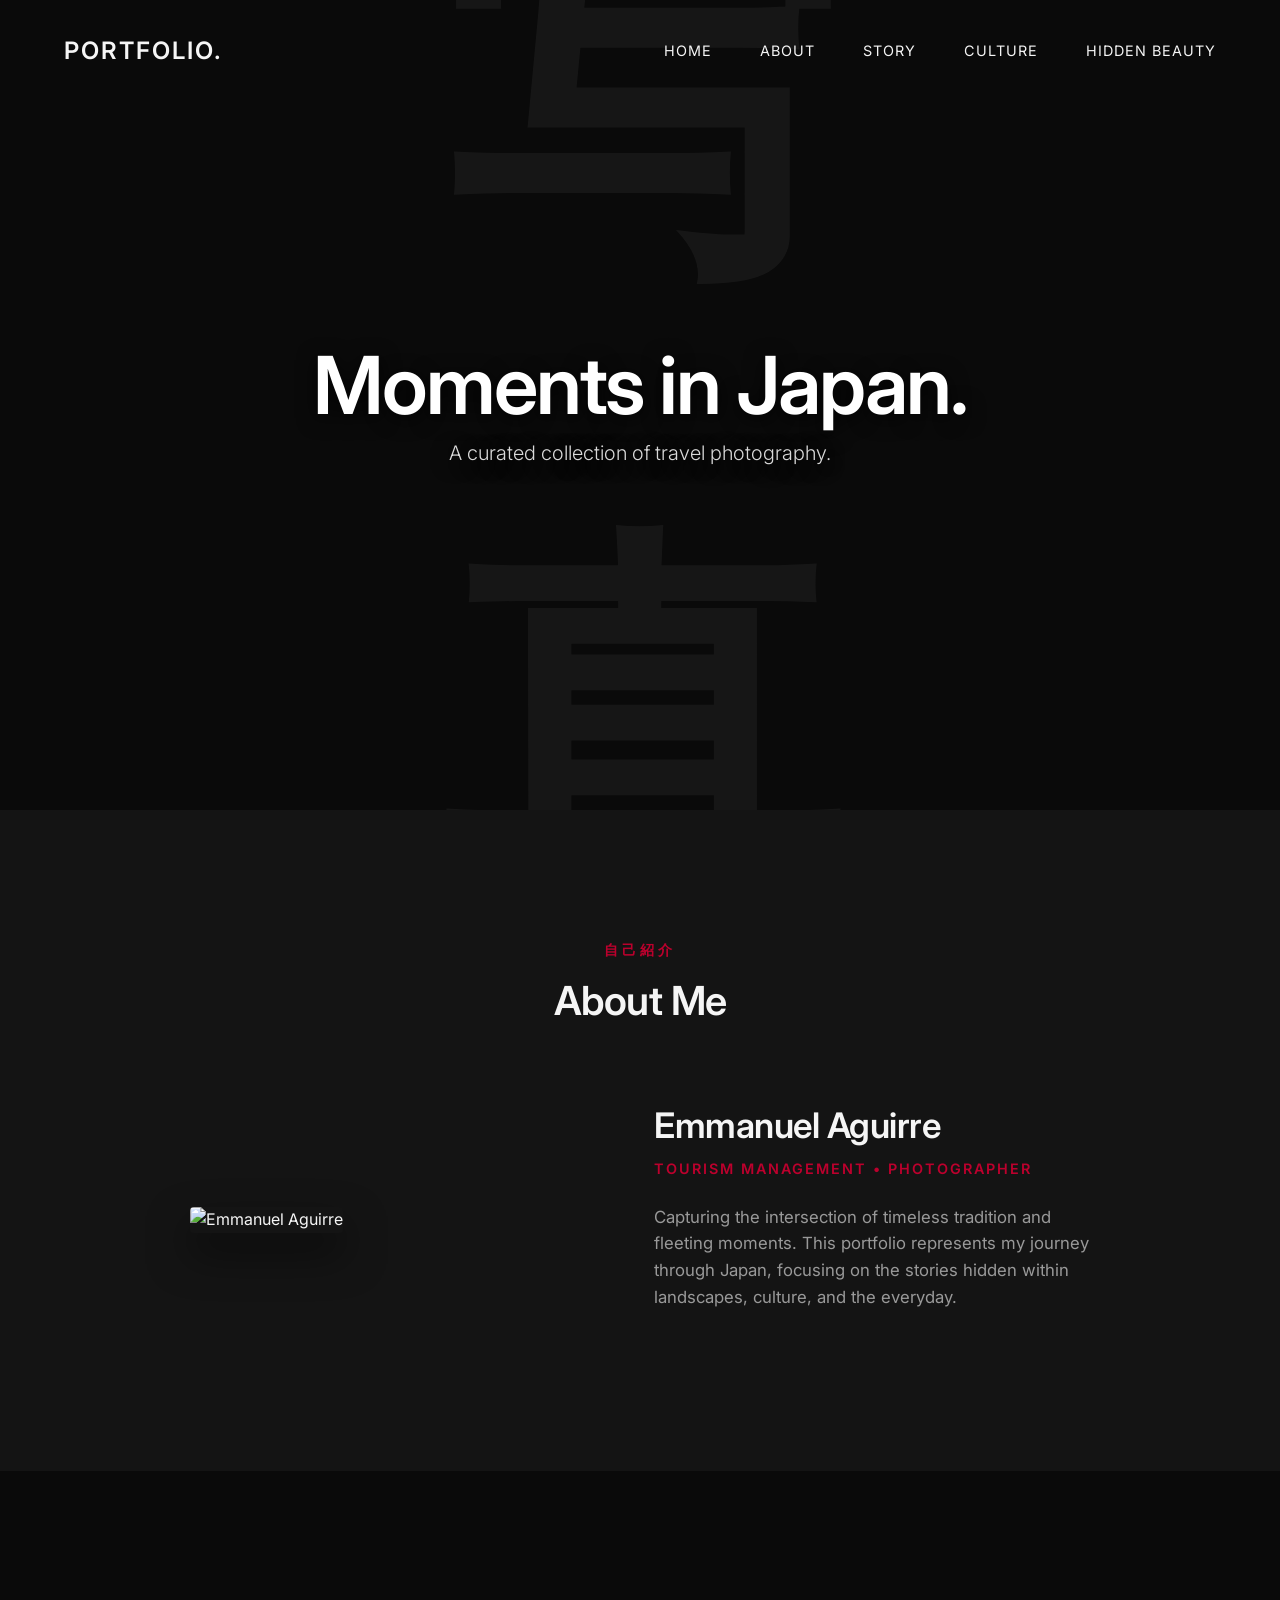
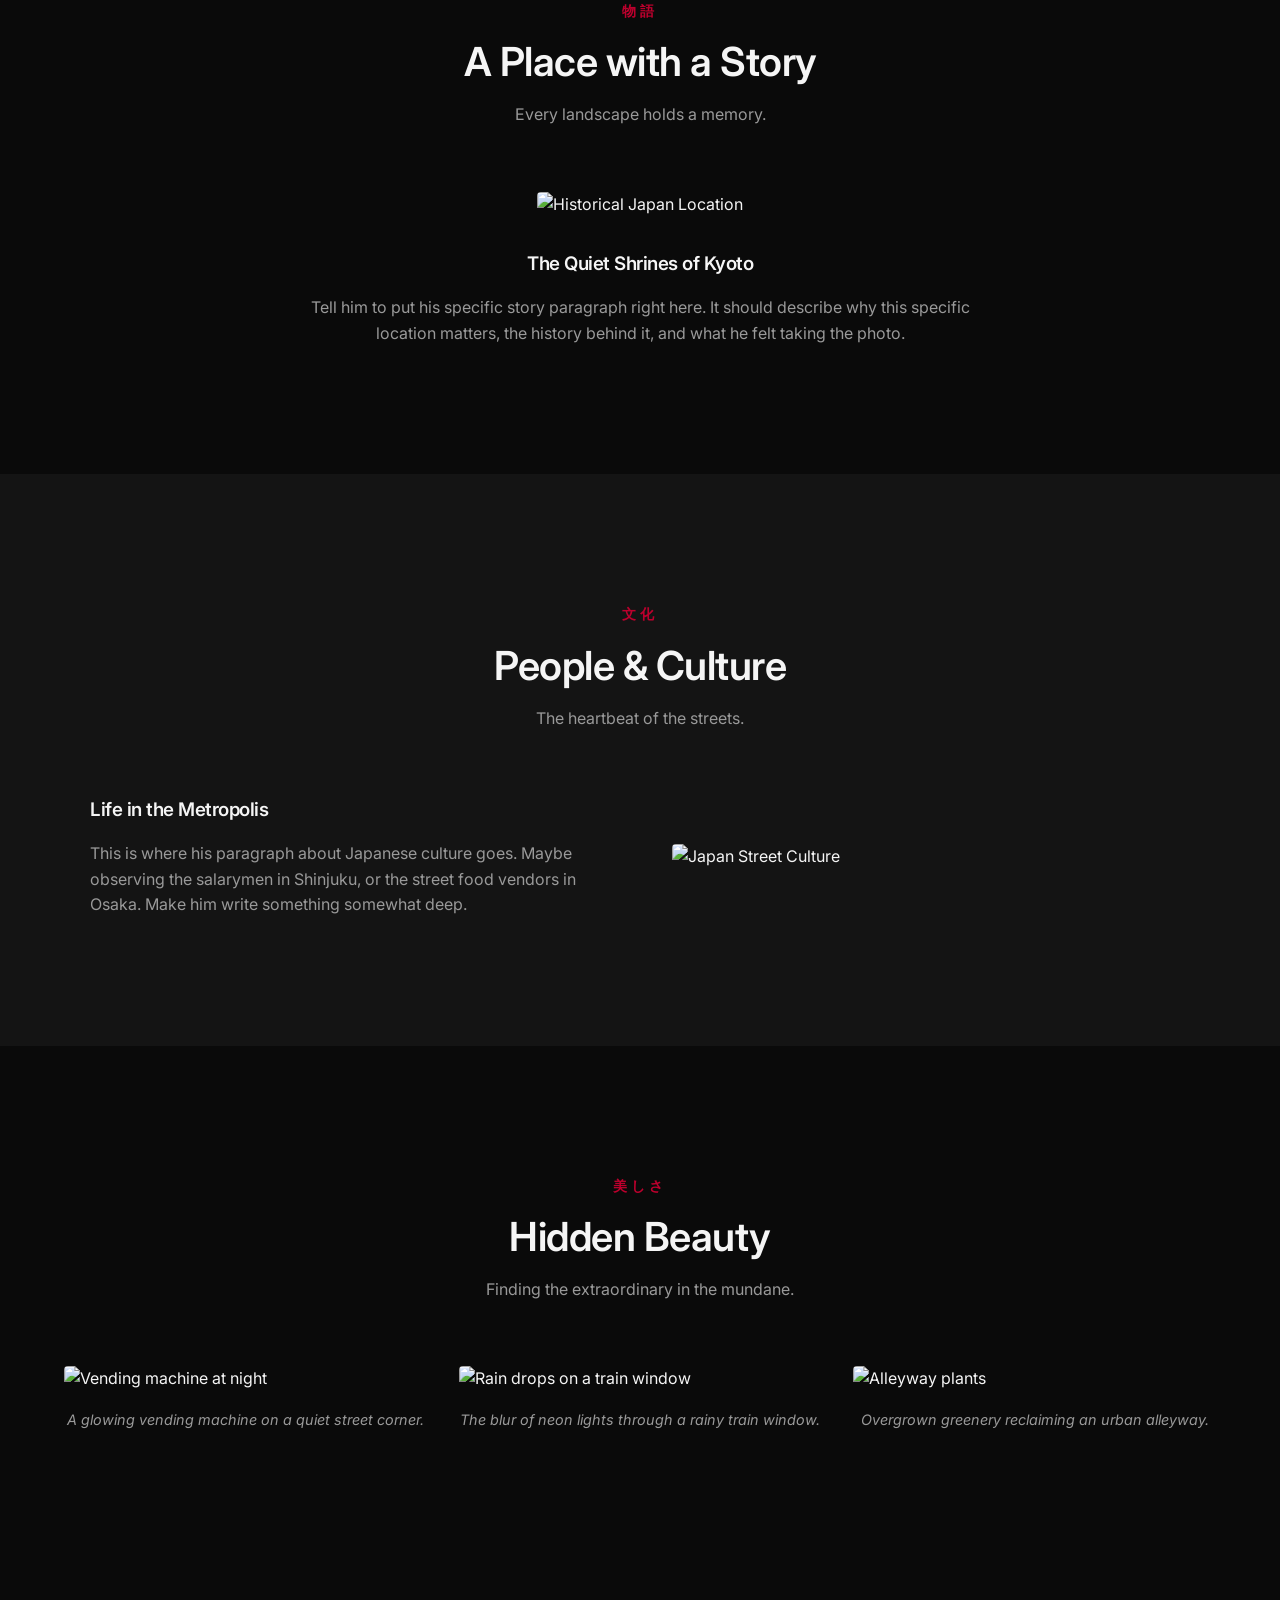
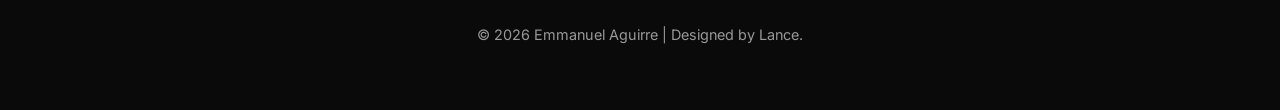
==== index.html @ a302d82e "Add files via upload" ====
<!DOCTYPE html>
<html lang="en">
<head>
    <meta charset="UTF-8">
    <meta name="viewport" content="width=device-width, initial-scale=1.0">
    <title>Emmanuel | Japan Portfolio</title>
    <link rel="preconnect" href="https://fonts.googleapis.com">
    <link rel="preconnect" href="https://fonts.gstatic.com" crossorigin>
    <link href="https://fonts.googleapis.com/css2?family=Inter:wght@300;400;600&display=swap" rel="stylesheet">
    <link rel="stylesheet" href="style.css">
</head>
<body>

    <nav class="navbar">
        <div class="logo">PORTFOLIO.</div>
        <ul class="nav-links">
            <li><a href="#home">Home</a></li>
            <li><a href="#about">About</a></li>
            <li><a href="#story">Story</a></li>
            <li><a href="#culture">Culture</a></li>
            <li><a href="#hidden">Hidden Beauty</a></li>
        </ul>
    </nav>

    <header id="home" class="hero">
        <div class="hero-kanji-bg">写真</div> <div class="hero-content">
            <h1>Moments in Japan.</h1>
            <p>A curated collection of travel photography.</p>
        </div>
    </header>

    <section id="about" class="section bg-alt">
        <div class="section-header">
            <span class="jp-accent">自己紹介</span> <h2>About Me</h2>
        </div>
        <div class="profile-container">
            <div class="profile-image-wrapper">
                <img src="client-portrait.jpg" alt="Emmanuel Aguirre">
            </div>
            <div class="profile-bio">
                <h3>Emmanuel Aguirre</h3>
                <p class="role">Tourism Management • Photographer</p>
                <p>Capturing the intersection of timeless tradition and fleeting moments. This portfolio represents my journey through Japan, focusing on the stories hidden within landscapes, culture, and the everyday.</p>
            </div>
        </div>
    </section>

    <section id="story" class="section">
        <div class="section-header">
            <span class="jp-accent">物語</span> <h2>A Place with a Story</h2>
            <p>Every landscape holds a memory.</p>
        </div>
        <div class="feature-layout">
            <div class="feature-image">
                <img src="story-place.jpg" alt="Historical Japan Location">
            </div>
            <div class="feature-text">
                <h3>The Quiet Shrines of Kyoto</h3>
                <p>Tell him to put his specific story paragraph right here. It should describe why this specific location matters, the history behind it, and what he felt taking the photo.</p>
            </div>
        </div>
    </section>

    <section id="culture" class="section bg-alt">
        <div class="section-header">
            <span class="jp-accent">文化</span> <h2>People & Culture</h2>
            <p>The heartbeat of the streets.</p>
        </div>
        <div class="split-layout">
            <div class="split-text">
                <h3>Life in the Metropolis</h3>
                <p>This is where his paragraph about Japanese culture goes. Maybe observing the salarymen in Shinjuku, or the street food vendors in Osaka. Make him write something somewhat deep.</p>
            </div>
            <div class="split-image">
                <img src="culture-snapshot.jpg" alt="Japan Street Culture">
            </div>
        </div>
    </section>

    <section id="hidden" class="section">
        <div class="section-header">
            <span class="jp-accent">美しさ</span> <h2>Hidden Beauty</h2>
            <p>Finding the extraordinary in the mundane.</p>
        </div>
        <div class="grid gallery-grid">
            <div class="gallery-item">
                <img src="hidden1.jpg" alt="Vending machine at night">
                <p class="caption">A glowing vending machine on a quiet street corner.</p>
            </div>
            <div class="gallery-item">
                <img src="hidden2.jpg" alt="Rain drops on a train window">
                <p class="caption">The blur of neon lights through a rainy train window.</p>
            </div>
            <div class="gallery-item">
                <img src="hidden3.jpg" alt="Alleyway plants">
                <p class="caption">Overgrown greenery reclaiming an urban alleyway.</p>
            </div>
        </div>
    </section>

    <footer class="footer">
        <p>&copy; 2026 Emmanuel Aguirre | Designed by Lance.</p>
    </footer>

</body>
</html>
---- style.css ----
/* Premium Dark Mode Variables */
:root {
    --bg-main: #0a0a0a; 
    --bg-alt: #141414; 
    --text-dark: #f5f5f5; 
    --text-light: #999999; 
    --accent-red: #bc002d; 
}

* {
    margin: 0;
    padding: 0;
    box-sizing: border-box;
}

html {
    scroll-behavior: smooth;
}

body {
    font-family: 'Inter', sans-serif;
    background-color: var(--bg-main);
    color: var(--text-dark);
    line-height: 1.6;
}

/* Typography */
h1, h2, h3 {
    font-weight: 600;
    letter-spacing: -0.5px;
}

h2 {
    font-size: 2.5rem;
    margin-bottom: 0.5rem;
}

/* Navigation */
.navbar {
    display: flex;
    justify-content: space-between;
    align-items: center;
    padding: 2rem 5%;
    position: absolute;
    width: 100%;
    z-index: 10;
}

.logo {
    font-size: 1.5rem;
    font-weight: 600;
    letter-spacing: 2px;
}

.nav-links {
    list-style: none;
    display: flex;
    gap: 3rem;
}

.nav-links a {
    text-decoration: none;
    color: var(--text-dark);
    font-size: 0.9rem;
    text-transform: uppercase;
    letter-spacing: 1px;
    transition: color 0.3s;
}

.nav-links a:hover {
    color: var(--accent-red);
}

/* Hero */
.hero {
    height: 90vh;
    display: flex;
    align-items: center;
    justify-content: center;
    text-align: center;
    padding: 0 20px;
    position: relative;
    overflow: hidden;
    /* IMPORTANT: Tell him to give you a killer cover photo for this */
    background: linear-gradient(rgba(10, 10, 10, 0.6), rgba(10, 10, 10, 0.6)), url('portfolio-cover.jpg') center/cover no-repeat;
}

.hero-kanji-bg {
    position: absolute;
    top: 50%;
    left: 50%;
    transform: translate(-50%, -50%);
    font-size: 25rem;
    font-weight: 700;
    color: rgba(255, 255, 255, 0.05); 
    z-index: 1;
    user-select: none;
    pointer-events: none;
}

.hero-content {
    background: transparent; 
    padding: 0;
    position: relative;
    z-index: 2;
    color: #ffffff; 
    text-shadow: 0 4px 20px rgba(0, 0, 0, 0.8); 
}

.hero h1 {
    font-size: 5rem; 
    margin-bottom: 0.5rem;
    letter-spacing: -2px; 
    line-height: 1.1;
}

.hero p {
    color: rgba(255, 255, 255, 0.85); 
    font-size: 1.25rem;
    max-width: 600px;
    margin: 0 auto;
    font-weight: 300;
}

/* Sections */
.section {
    padding: 8rem 5%;
}

.section-header {
    text-align: center;
    margin-bottom: 4rem;
}

.section-header p {
    color: var(--text-light);
}

.bg-alt {
    background-color: var(--bg-alt);
}

.jp-accent {
    display: block;
    color: var(--accent-red);
    font-size: 0.9rem;
    letter-spacing: 4px;
    margin-bottom: 0.5rem;
    font-weight: 600;
}

/* Client Profile Section (About Me) */
.profile-container {
    display: flex;
    align-items: center;
    justify-content: center;
    gap: 4rem;
    max-width: 900px;
    margin: 0 auto;
}

.profile-image-wrapper {
    flex: 1;
    max-width: 400px;
}

.profile-image-wrapper img {
    width: 100%;
    height: auto;
    aspect-ratio: 4/5;
    object-fit: cover;
    border-radius: 4px;
    box-shadow: 0 20px 40px rgba(0,0,0,0.5);
}

.profile-bio {
    flex: 1;
}

.profile-bio h3 {
    font-size: 2.2rem;
    margin-bottom: 0.2rem;
}

.profile-bio .role {
    color: var(--accent-red);
    font-size: 0.9rem;
    text-transform: uppercase;
    letter-spacing: 2px;
    margin-bottom: 1.5rem;
    font-weight: 600;
}

.profile-bio p {
    color: var(--text-light);
    margin-bottom: 2rem;
    font-size: 1.05rem;
}

/* Activity 1: Feature Layout */
.feature-layout {
    max-width: 1000px;
    margin: 0 auto;
    text-align: center;
}

.feature-image img {
    width: 100%;
    max-height: 600px;
    object-fit: cover;
    border-radius: 4px;
    margin-bottom: 2rem;
}

.feature-text {
    max-width: 700px;
    margin: 0 auto;
}

.feature-text p {
    color: var(--text-light);
    margin-top: 1rem;
}

/* Activity 2: Split Layout */
.split-layout {
    display: flex;
    align-items: center;
    gap: 4rem;
    max-width: 1100px;
    margin: 0 auto;
}

.split-text, .split-image {
    flex: 1;
}

.split-text p {
    color: var(--text-light);
    margin-top: 1rem;
}

.split-image img {
    width: 100%;
    height: 500px;
    object-fit: cover;
    border-radius: 4px;
}

/* Activity 3: Grid Layout */
.gallery-grid {
    display: grid;
    grid-template-columns: repeat(auto-fit, minmax(300px, 1fr));
    gap: 2rem;
    max-width: 1200px;
    margin: 0 auto;
}

.gallery-item img {
    width: 100%;
    height: 400px;
    object-fit: cover;
    border-radius: 4px;
    transition: transform 0.3s ease;
}

.gallery-item img:hover {
    transform: translateY(-5px);
}

.caption {
    color: var(--text-light);
    font-size: 0.9rem;
    margin-top: 1rem;
    text-align: center;
    font-style: italic;
}

/* Footer */
.footer {
    text-align: center;
    padding: 4rem 2rem;
    color: var(--text-light);
    font-size: 0.9rem;
}

/* Mobile Responsiveness */
@media (max-width: 768px) {
    .profile-container, .split-layout {
        flex-direction: column;
        text-align: center;
    }
    .profile-image-wrapper, .split-text, .split-image {
        max-width: 100%;
    }
}
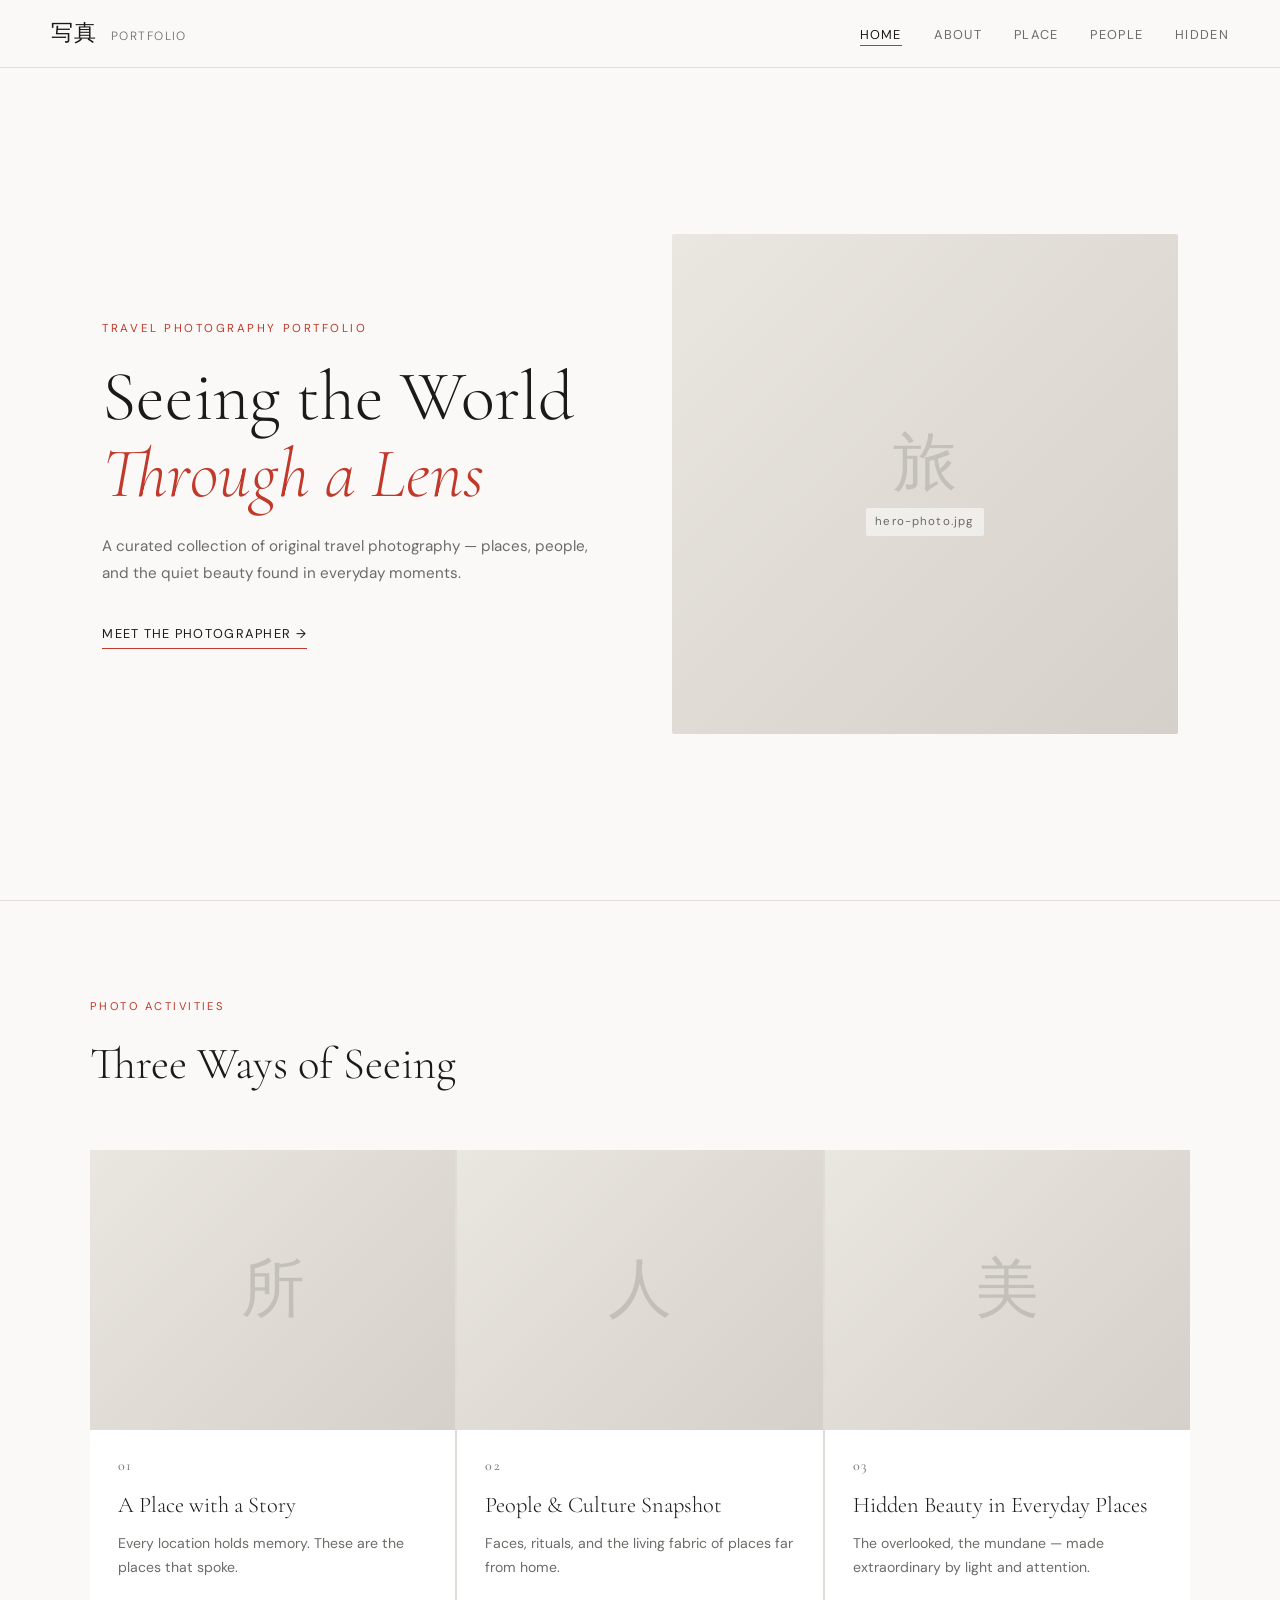
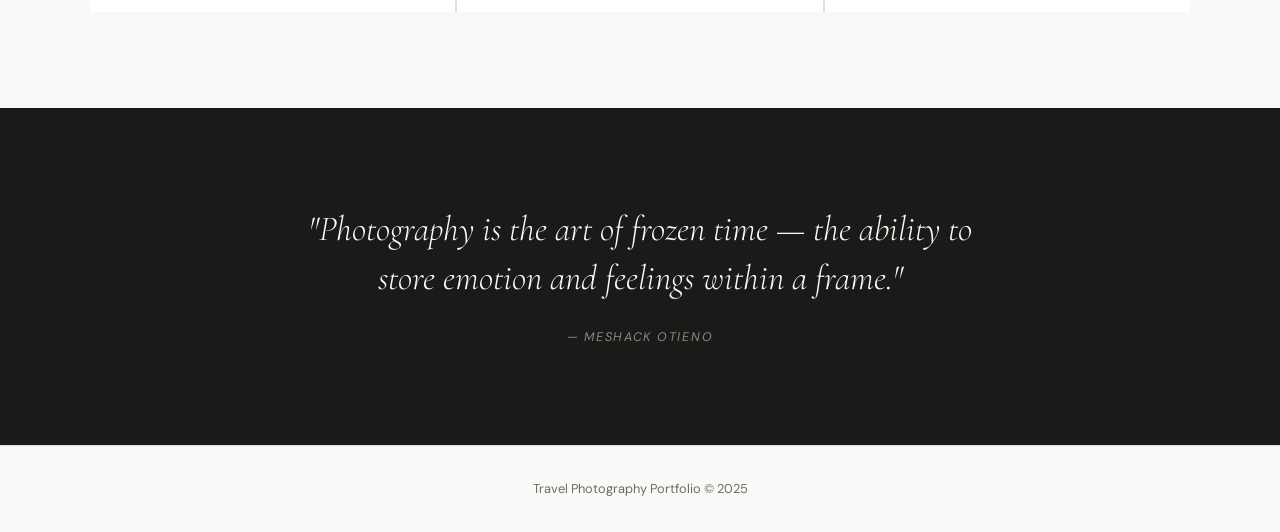
==== commit 9acc2124: "Add files via upload" ====
--- a/index.html
+++ b/index.html
@@ -1,106 +1,111 @@
-<!DOCTYPE html>
-<html lang="en">
-<head>
-    <meta charset="UTF-8">
-    <meta name="viewport" content="width=device-width, initial-scale=1.0">
-    <title>Emmanuel | Japan Portfolio</title>
-    <link rel="preconnect" href="https://fonts.googleapis.com">
-    <link rel="preconnect" href="https://fonts.gstatic.com" crossorigin>
-    <link href="https://fonts.googleapis.com/css2?family=Inter:wght@300;400;600&display=swap" rel="stylesheet">
-    <link rel="stylesheet" href="style.css">
-</head>
-<body>
-
-    <nav class="navbar">
-        <div class="logo">PORTFOLIO.</div>
-        <ul class="nav-links">
-            <li><a href="#home">Home</a></li>
-            <li><a href="#about">About</a></li>
-            <li><a href="#story">Story</a></li>
-            <li><a href="#culture">Culture</a></li>
-            <li><a href="#hidden">Hidden Beauty</a></li>
-        </ul>
-    </nav>
-
-    <header id="home" class="hero">
-        <div class="hero-kanji-bg">写真</div> <div class="hero-content">
-            <h1>Moments in Japan.</h1>
-            <p>A curated collection of travel photography.</p>
-        </div>
-    </header>
-
-    <section id="about" class="section bg-alt">
-        <div class="section-header">
-            <span class="jp-accent">自己紹介</span> <h2>About Me</h2>
-        </div>
-        <div class="profile-container">
-            <div class="profile-image-wrapper">
-                <img src="client-portrait.jpg" alt="Emmanuel Aguirre">
-            </div>
-            <div class="profile-bio">
-                <h3>Emmanuel Aguirre</h3>
-                <p class="role">Tourism Management • Photographer</p>
-                <p>Capturing the intersection of timeless tradition and fleeting moments. This portfolio represents my journey through Japan, focusing on the stories hidden within landscapes, culture, and the everyday.</p>
-            </div>
-        </div>
-    </section>
-
-    <section id="story" class="section">
-        <div class="section-header">
-            <span class="jp-accent">物語</span> <h2>A Place with a Story</h2>
-            <p>Every landscape holds a memory.</p>
-        </div>
-        <div class="feature-layout">
-            <div class="feature-image">
-                <img src="story-place.jpg" alt="Historical Japan Location">
-            </div>
-            <div class="feature-text">
-                <h3>The Quiet Shrines of Kyoto</h3>
-                <p>Tell him to put his specific story paragraph right here. It should describe why this specific location matters, the history behind it, and what he felt taking the photo.</p>
-            </div>
-        </div>
-    </section>
-
-    <section id="culture" class="section bg-alt">
-        <div class="section-header">
-            <span class="jp-accent">文化</span> <h2>People & Culture</h2>
-            <p>The heartbeat of the streets.</p>
-        </div>
-        <div class="split-layout">
-            <div class="split-text">
-                <h3>Life in the Metropolis</h3>
-                <p>This is where his paragraph about Japanese culture goes. Maybe observing the salarymen in Shinjuku, or the street food vendors in Osaka. Make him write something somewhat deep.</p>
-            </div>
-            <div class="split-image">
-                <img src="culture-snapshot.jpg" alt="Japan Street Culture">
-            </div>
-        </div>
-    </section>
-
-    <section id="hidden" class="section">
-        <div class="section-header">
-            <span class="jp-accent">美しさ</span> <h2>Hidden Beauty</h2>
-            <p>Finding the extraordinary in the mundane.</p>
-        </div>
-        <div class="grid gallery-grid">
-            <div class="gallery-item">
-                <img src="hidden1.jpg" alt="Vending machine at night">
-                <p class="caption">A glowing vending machine on a quiet street corner.</p>
-            </div>
-            <div class="gallery-item">
-                <img src="hidden2.jpg" alt="Rain drops on a train window">
-                <p class="caption">The blur of neon lights through a rainy train window.</p>
-            </div>
-            <div class="gallery-item">
-                <img src="hidden3.jpg" alt="Alleyway plants">
-                <p class="caption">Overgrown greenery reclaiming an urban alleyway.</p>
-            </div>
-        </div>
-    </section>
-
-    <footer class="footer">
-        <p>&copy; 2026 Emmanuel Aguirre | Designed by Lance.</p>
-    </footer>
-
-</body>
-</html>+<!DOCTYPE html>
+<html lang="en">
+<head>
+  <meta charset="UTF-8" />
+  <meta name="viewport" content="width=device-width, initial-scale=1.0" />
+  <title>Portfolio — Travel Photography</title>
+  <link rel="preconnect" href="https://fonts.googleapis.com" />
+  <link href="https://fonts.googleapis.com/css2?family=Cormorant+Garamond:ital,wght@0,300;0,400;1,300;1,400&family=DM+Sans:wght@300;400;500&display=swap" rel="stylesheet" />
+  <link rel="stylesheet" href="style.css" />
+</head>
+<body>
+
+  <nav class="nav">
+    <a href="index.html" class="nav-logo">写真 <span>Portfolio</span></a>
+    <ul class="nav-links">
+      <li><a href="index.html" class="active">Home</a></li>
+      <li><a href="about.html">About</a></li>
+      <li><a href="activity1.html">Place</a></li>
+      <li><a href="activity2.html">People</a></li>
+      <li><a href="activity3.html">Hidden</a></li>
+    </ul>
+    <button class="nav-toggle" onclick="toggleMenu()">&#9776;</button>
+  </nav>
+
+  <section class="hero">
+    <div class="hero-text fade-in">
+      <p class="hero-eyebrow">Travel Photography Portfolio</p>
+      <h1>Seeing the World<br /><em>Through a Lens</em></h1>
+      <p class="hero-sub">A curated collection of original travel photography — places, people, and the quiet beauty found in everyday moments.</p>
+      <a href="about.html" class="btn">Meet the Photographer →</a>
+    </div>
+    <div class="hero-img-block fade-in">
+      <div class="hero-placeholder">
+        <span class="jp-char">旅</span>
+        <p>hero-photo.jpg</p>
+      </div>
+    </div>
+  </section>
+
+  <section class="activities">
+    <div class="activities-header fade-in">
+      <p class="section-tag">Photo Activities</p>
+      <h2>Three Ways of Seeing</h2>
+    </div>
+    <div class="activities-grid">
+
+      <a href="activity1.html" class="activity-card fade-in">
+        <div class="activity-img">
+          <div class="activity-placeholder">
+            <span class="jp-char">所</span>
+          </div>
+          <div class="activity-overlay">
+            <span>View →</span>
+          </div>
+        </div>
+        <div class="activity-info">
+          <p class="activity-num">01</p>
+          <h3>A Place with a Story</h3>
+          <p>Every location holds memory. These are the places that spoke.</p>
+        </div>
+      </a>
+
+      <a href="activity2.html" class="activity-card fade-in">
+        <div class="activity-img">
+          <div class="activity-placeholder">
+            <span class="jp-char">人</span>
+          </div>
+          <div class="activity-overlay">
+            <span>View →</span>
+          </div>
+        </div>
+        <div class="activity-info">
+          <p class="activity-num">02</p>
+          <h3>People & Culture Snapshot</h3>
+          <p>Faces, rituals, and the living fabric of places far from home.</p>
+        </div>
+      </a>
+
+      <a href="activity3.html" class="activity-card fade-in">
+        <div class="activity-img">
+          <div class="activity-placeholder">
+            <span class="jp-char">美</span>
+          </div>
+          <div class="activity-overlay">
+            <span>View →</span>
+          </div>
+        </div>
+        <div class="activity-info">
+          <p class="activity-num">03</p>
+          <h3>Hidden Beauty in Everyday Places</h3>
+          <p>The overlooked, the mundane — made extraordinary by light and attention.</p>
+        </div>
+      </a>
+
+    </div>
+  </section>
+
+  <section class="quote-strip fade-in">
+    <blockquote>
+      "Photography is the art of frozen time — the ability to store emotion and feelings within a frame."
+    </blockquote>
+    <cite>— Meshack Otieno</cite>
+  </section>
+
+  <footer class="footer">
+    <p>Travel Photography Portfolio &copy; 2025</p>
+  </footer>
+
+  <script src="main.js"></script>
+</body>
+</html>
--- a/style.css
+++ b/style.css
@@ -1,296 +1,627 @@
-/* Premium Dark Mode Variables */
-:root {
-    --bg-main: #0a0a0a; 
-    --bg-alt: #141414; 
-    --text-dark: #f5f5f5; 
-    --text-light: #999999; 
-    --accent-red: #bc002d; 
-}
-
-* {
-    margin: 0;
-    padding: 0;
-    box-sizing: border-box;
-}
-
-html {
-    scroll-behavior: smooth;
-}
-
-body {
-    font-family: 'Inter', sans-serif;
-    background-color: var(--bg-main);
-    color: var(--text-dark);
-    line-height: 1.6;
-}
-
-/* Typography */
-h1, h2, h3 {
-    font-weight: 600;
-    letter-spacing: -0.5px;
-}
-
-h2 {
-    font-size: 2.5rem;
-    margin-bottom: 0.5rem;
-}
-
-/* Navigation */
-.navbar {
-    display: flex;
-    justify-content: space-between;
-    align-items: center;
-    padding: 2rem 5%;
-    position: absolute;
-    width: 100%;
-    z-index: 10;
-}
-
-.logo {
-    font-size: 1.5rem;
-    font-weight: 600;
-    letter-spacing: 2px;
-}
-
-.nav-links {
-    list-style: none;
-    display: flex;
-    gap: 3rem;
-}
-
-.nav-links a {
-    text-decoration: none;
-    color: var(--text-dark);
-    font-size: 0.9rem;
-    text-transform: uppercase;
-    letter-spacing: 1px;
-    transition: color 0.3s;
-}
-
-.nav-links a:hover {
-    color: var(--accent-red);
-}
-
-/* Hero */
-.hero {
-    height: 90vh;
-    display: flex;
-    align-items: center;
-    justify-content: center;
-    text-align: center;
-    padding: 0 20px;
-    position: relative;
-    overflow: hidden;
-    /* IMPORTANT: Tell him to give you a killer cover photo for this */
-    background: linear-gradient(rgba(10, 10, 10, 0.6), rgba(10, 10, 10, 0.6)), url('portfolio-cover.jpg') center/cover no-repeat;
-}
-
-.hero-kanji-bg {
-    position: absolute;
-    top: 50%;
-    left: 50%;
-    transform: translate(-50%, -50%);
-    font-size: 25rem;
-    font-weight: 700;
-    color: rgba(255, 255, 255, 0.05); 
-    z-index: 1;
-    user-select: none;
-    pointer-events: none;
-}
-
-.hero-content {
-    background: transparent; 
-    padding: 0;
-    position: relative;
-    z-index: 2;
-    color: #ffffff; 
-    text-shadow: 0 4px 20px rgba(0, 0, 0, 0.8); 
-}
-
-.hero h1 {
-    font-size: 5rem; 
-    margin-bottom: 0.5rem;
-    letter-spacing: -2px; 
-    line-height: 1.1;
-}
-
-.hero p {
-    color: rgba(255, 255, 255, 0.85); 
-    font-size: 1.25rem;
-    max-width: 600px;
-    margin: 0 auto;
-    font-weight: 300;
-}
-
-/* Sections */
-.section {
-    padding: 8rem 5%;
-}
-
-.section-header {
-    text-align: center;
-    margin-bottom: 4rem;
-}
-
-.section-header p {
-    color: var(--text-light);
-}
-
-.bg-alt {
-    background-color: var(--bg-alt);
-}
-
-.jp-accent {
-    display: block;
-    color: var(--accent-red);
-    font-size: 0.9rem;
-    letter-spacing: 4px;
-    margin-bottom: 0.5rem;
-    font-weight: 600;
-}
-
-/* Client Profile Section (About Me) */
-.profile-container {
-    display: flex;
-    align-items: center;
-    justify-content: center;
-    gap: 4rem;
-    max-width: 900px;
-    margin: 0 auto;
-}
-
-.profile-image-wrapper {
-    flex: 1;
-    max-width: 400px;
-}
-
-.profile-image-wrapper img {
-    width: 100%;
-    height: auto;
-    aspect-ratio: 4/5;
-    object-fit: cover;
-    border-radius: 4px;
-    box-shadow: 0 20px 40px rgba(0,0,0,0.5);
-}
-
-.profile-bio {
-    flex: 1;
-}
-
-.profile-bio h3 {
-    font-size: 2.2rem;
-    margin-bottom: 0.2rem;
-}
-
-.profile-bio .role {
-    color: var(--accent-red);
-    font-size: 0.9rem;
-    text-transform: uppercase;
-    letter-spacing: 2px;
-    margin-bottom: 1.5rem;
-    font-weight: 600;
-}
-
-.profile-bio p {
-    color: var(--text-light);
-    margin-bottom: 2rem;
-    font-size: 1.05rem;
-}
-
-/* Activity 1: Feature Layout */
-.feature-layout {
-    max-width: 1000px;
-    margin: 0 auto;
-    text-align: center;
-}
-
-.feature-image img {
-    width: 100%;
-    max-height: 600px;
-    object-fit: cover;
-    border-radius: 4px;
-    margin-bottom: 2rem;
-}
-
-.feature-text {
-    max-width: 700px;
-    margin: 0 auto;
-}
-
-.feature-text p {
-    color: var(--text-light);
-    margin-top: 1rem;
-}
-
-/* Activity 2: Split Layout */
-.split-layout {
-    display: flex;
-    align-items: center;
-    gap: 4rem;
-    max-width: 1100px;
-    margin: 0 auto;
-}
-
-.split-text, .split-image {
-    flex: 1;
-}
-
-.split-text p {
-    color: var(--text-light);
-    margin-top: 1rem;
-}
-
-.split-image img {
-    width: 100%;
-    height: 500px;
-    object-fit: cover;
-    border-radius: 4px;
-}
-
-/* Activity 3: Grid Layout */
-.gallery-grid {
-    display: grid;
-    grid-template-columns: repeat(auto-fit, minmax(300px, 1fr));
-    gap: 2rem;
-    max-width: 1200px;
-    margin: 0 auto;
-}
-
-.gallery-item img {
-    width: 100%;
-    height: 400px;
-    object-fit: cover;
-    border-radius: 4px;
-    transition: transform 0.3s ease;
-}
-
-.gallery-item img:hover {
-    transform: translateY(-5px);
-}
-
-.caption {
-    color: var(--text-light);
-    font-size: 0.9rem;
-    margin-top: 1rem;
-    text-align: center;
-    font-style: italic;
-}
-
-/* Footer */
-.footer {
-    text-align: center;
-    padding: 4rem 2rem;
-    color: var(--text-light);
-    font-size: 0.9rem;
-}
-
-/* Mobile Responsiveness */
-@media (max-width: 768px) {
-    .profile-container, .split-layout {
-        flex-direction: column;
-        text-align: center;
-    }
-    .profile-image-wrapper, .split-text, .split-image {
-        max-width: 100%;
-    }
-}+*, *::before, *::after {
+  box-sizing: border-box;
+  margin: 0;
+  padding: 0;
+}
+
+:root {
+  --bg: #faf9f7;
+  --fg: #1a1a18;
+  --fg-muted: #6b6b67;
+  --accent: #c0392b;
+  --border: #e0ddd8;
+  --card-bg: #ffffff;
+  --nav-h: 68px;
+  --font-display: 'Cormorant Garamond', Georgia, serif;
+  --font-body: 'DM Sans', system-ui, sans-serif;
+}
+
+html { scroll-behavior: smooth; }
+
+body {
+  background: var(--bg);
+  color: var(--fg);
+  font-family: var(--font-body);
+  font-size: 16px;
+  line-height: 1.7;
+  -webkit-font-smoothing: antialiased;
+}
+
+a { color: inherit; text-decoration: none; }
+
+/* ── NAV ── */
+.nav {
+  position: fixed;
+  top: 0; left: 0; right: 0;
+  z-index: 100;
+  height: var(--nav-h);
+  display: flex;
+  align-items: center;
+  justify-content: space-between;
+  padding: 0 4vw;
+  background: rgba(250,249,247,0.92);
+  backdrop-filter: blur(12px);
+  border-bottom: 1px solid var(--border);
+}
+
+.nav-logo {
+  font-family: var(--font-display);
+  font-size: 1.4rem;
+  font-weight: 300;
+  letter-spacing: 0.04em;
+}
+
+.nav-logo span {
+  font-size: 0.75rem;
+  font-family: var(--font-body);
+  color: var(--fg-muted);
+  margin-left: 8px;
+  letter-spacing: 0.12em;
+  text-transform: uppercase;
+}
+
+.nav-links {
+  list-style: none;
+  display: flex;
+  gap: 2rem;
+}
+
+.nav-links a {
+  font-size: 0.8rem;
+  letter-spacing: 0.1em;
+  text-transform: uppercase;
+  color: var(--fg-muted);
+  transition: color 0.2s;
+  position: relative;
+}
+
+.nav-links a::after {
+  content: '';
+  position: absolute;
+  bottom: -3px; left: 0; right: 100%;
+  height: 1px;
+  background: var(--accent);
+  transition: right 0.3s;
+}
+
+.nav-links a:hover,
+.nav-links a.active { color: var(--fg); }
+
+.nav-links a:hover::after,
+.nav-links a.active::after { right: 0; }
+
+.nav-toggle {
+  display: none;
+  background: none;
+  border: none;
+  font-size: 1.4rem;
+  cursor: pointer;
+  color: var(--fg);
+}
+
+/* ── HERO (HOME) ── */
+.hero {
+  min-height: 100vh;
+  padding-top: var(--nav-h);
+  display: grid;
+  grid-template-columns: 1fr 1fr;
+  gap: 5vw;
+  align-items: center;
+  padding-left: 8vw;
+  padding-right: 8vw;
+}
+
+.hero-text { max-width: 520px; }
+
+.hero-eyebrow {
+  font-size: 0.72rem;
+  letter-spacing: 0.22em;
+  text-transform: uppercase;
+  color: var(--accent);
+  margin-bottom: 1.2rem;
+}
+
+.hero h1 {
+  font-family: var(--font-display);
+  font-size: clamp(2.8rem, 5.5vw, 4.8rem);
+  font-weight: 300;
+  line-height: 1.1;
+}
+
+.hero h1 em { font-style: italic; color: var(--accent); }
+
+.hero-sub {
+  margin-top: 1.25rem;
+  font-size: 0.95rem;
+  color: var(--fg-muted);
+  line-height: 1.8;
+  margin-bottom: 2rem;
+}
+
+.btn {
+  display: inline-block;
+  font-size: 0.8rem;
+  letter-spacing: 0.1em;
+  text-transform: uppercase;
+  color: var(--fg);
+  border-bottom: 1px solid var(--accent);
+  padding-bottom: 3px;
+  transition: color 0.2s;
+}
+
+.btn:hover { color: var(--accent); }
+
+.hero-img-block { width: 100%; }
+
+.hero-placeholder,
+.about-placeholder,
+.feature-placeholder,
+.act-placeholder {
+  background: linear-gradient(135deg, #eae6e0 0%, #d5d0c9 100%);
+  display: flex;
+  flex-direction: column;
+  align-items: center;
+  justify-content: center;
+  gap: 0.75rem;
+  border-radius: 2px;
+}
+
+.hero-placeholder {
+  height: 500px;
+}
+
+.hero-placeholder p,
+.about-placeholder p,
+.feature-placeholder p,
+.act-placeholder p {
+  font-size: 0.72rem;
+  letter-spacing: 0.1em;
+  color: var(--fg-muted);
+  background: rgba(255,255,255,0.55);
+  padding: 0.25rem 0.6rem;
+  border-radius: 2px;
+}
+
+.jp-char {
+  font-family: var(--font-display);
+  font-size: 4rem;
+  color: rgba(26,26,24,0.14);
+  user-select: none;
+  line-height: 1;
+}
+
+/* ── ACTIVITIES ── */
+.activities {
+  padding: 6rem 4vw;
+  border-top: 1px solid var(--border);
+}
+
+.activities-header {
+  max-width: 1100px;
+  margin: 0 auto 3rem;
+}
+
+.section-tag {
+  font-size: 0.7rem;
+  letter-spacing: 0.22em;
+  text-transform: uppercase;
+  color: var(--accent);
+  margin-bottom: 0.6rem;
+}
+
+.activities-header h2 {
+  font-family: var(--font-display);
+  font-size: clamp(2rem, 3.5vw, 3rem);
+  font-weight: 300;
+}
+
+.activities-grid {
+  max-width: 1100px;
+  margin: 0 auto;
+  display: grid;
+  grid-template-columns: repeat(3, 1fr);
+  gap: 2px;
+  background: var(--border);
+}
+
+.activity-card {
+  background: var(--card-bg);
+  display: block;
+  overflow: hidden;
+  transition: transform 0.3s;
+}
+
+.activity-card:hover {
+  z-index: 1;
+  transform: translateY(-4px);
+  box-shadow: 0 12px 40px rgba(0,0,0,0.1);
+}
+
+.activity-img {
+  position: relative;
+  height: 280px;
+  overflow: hidden;
+}
+
+.activity-placeholder {
+  width: 100%; height: 100%;
+  background: linear-gradient(135deg, #eae6e0 0%, #d5d0c9 100%);
+  display: flex;
+  align-items: center;
+  justify-content: center;
+  transition: background 0.3s;
+}
+
+.activity-card:hover .activity-placeholder {
+  background: linear-gradient(135deg, #e0dbd4 0%, #c9c4bc 100%);
+}
+
+.activity-img img {
+  width: 100%; height: 100%;
+  object-fit: cover;
+  display: block;
+  transition: transform 0.5s;
+}
+
+.activity-card:hover .activity-img img {
+  transform: scale(1.04);
+}
+
+.activity-overlay {
+  position: absolute;
+  inset: 0;
+  background: rgba(26,26,24,0);
+  display: flex;
+  align-items: flex-end;
+  padding: 1.5rem;
+  transition: background 0.3s;
+}
+
+.activity-overlay span {
+  font-size: 0.78rem;
+  letter-spacing: 0.1em;
+  text-transform: uppercase;
+  color: white;
+  opacity: 0;
+  transition: opacity 0.3s;
+}
+
+.activity-card:hover .activity-overlay {
+  background: rgba(26,26,24,0.25);
+}
+
+.activity-card:hover .activity-overlay span {
+  opacity: 1;
+}
+
+.activity-info {
+  padding: 1.5rem 1.75rem 2rem;
+}
+
+.activity-num {
+  font-family: var(--font-display);
+  font-size: 0.8rem;
+  letter-spacing: 0.1em;
+  color: var(--accent);
+  margin-bottom: 0.5rem;
+}
+
+.activity-info h3 {
+  font-family: var(--font-display);
+  font-size: 1.4rem;
+  font-weight: 300;
+  margin-bottom: 0.5rem;
+}
+
+.activity-info p {
+  font-size: 0.88rem;
+  color: var(--fg-muted);
+  line-height: 1.7;
+}
+
+/* ── QUOTE STRIP ── */
+.quote-strip {
+  padding: 6rem 4vw;
+  text-align: center;
+  background: var(--fg);
+}
+
+.quote-strip blockquote {
+  font-family: var(--font-display);
+  font-size: clamp(1.4rem, 3vw, 2.2rem);
+  font-weight: 300;
+  font-style: italic;
+  color: #faf9f7;
+  max-width: 680px;
+  margin: 0 auto 1.25rem;
+  line-height: 1.4;
+}
+
+.quote-strip cite {
+  font-size: 0.78rem;
+  letter-spacing: 0.14em;
+  text-transform: uppercase;
+  color: #888884;
+}
+
+/* ── PAGE HERO ── */
+.page-hero {
+  padding-top: calc(var(--nav-h) + 5rem);
+  padding-bottom: 4rem;
+  padding-left: 8vw;
+  padding-right: 8vw;
+  max-width: 1200px;
+  margin: 0 auto;
+}
+
+.page-hero h1 {
+  font-family: var(--font-display);
+  font-size: clamp(3rem, 6vw, 5rem);
+  font-weight: 300;
+  line-height: 1.05;
+  margin: 0.5rem 0 1rem;
+}
+
+.page-hero h1 em { font-style: italic; color: var(--accent); }
+
+.page-hero-sub {
+  color: var(--fg-muted);
+  max-width: 500px;
+  font-size: 0.95rem;
+}
+
+/* ── ABOUT PAGE ── */
+.about-hero {
+  padding-top: calc(var(--nav-h) + 5rem);
+  padding-bottom: 3rem;
+  padding-left: 8vw;
+  padding-right: 8vw;
+}
+
+.about-hero h1 {
+  font-family: var(--font-display);
+  font-size: clamp(3rem, 6vw, 5rem);
+  font-weight: 300;
+  line-height: 1.05;
+  margin: 0.5rem 0;
+}
+
+.about-hero h1 em { font-style: italic; color: var(--accent); }
+
+.about-body {
+  padding: 2rem 8vw 7rem;
+  border-top: 1px solid var(--border);
+}
+
+.about-grid {
+  max-width: 1100px;
+  margin: 0 auto;
+  display: grid;
+  grid-template-columns: 1fr 1.4fr;
+  gap: 6vw;
+  align-items: start;
+}
+
+.about-placeholder {
+  height: 520px;
+}
+
+.about-text h2 {
+  font-family: var(--font-display);
+  font-size: clamp(2rem, 3.5vw, 2.8rem);
+  font-weight: 300;
+  margin: 0.5rem 0 1.5rem;
+}
+
+.about-text h2 em { font-style: italic; color: var(--accent); }
+
+.about-text p {
+  color: var(--fg-muted);
+  font-size: 0.95rem;
+  line-height: 1.85;
+  margin-bottom: 1.1rem;
+}
+
+.about-details {
+  margin-top: 2rem;
+  border-top: 1px solid var(--border);
+  padding-top: 1.5rem;
+  display: flex;
+  flex-direction: column;
+  gap: 0.75rem;
+}
+
+.detail-item {
+  display: flex;
+  align-items: baseline;
+  gap: 1rem;
+}
+
+.detail-label {
+  font-size: 0.72rem;
+  letter-spacing: 0.14em;
+  text-transform: uppercase;
+  color: var(--fg-muted);
+  min-width: 80px;
+}
+
+.detail-val {
+  font-size: 0.95rem;
+  color: var(--fg);
+}
+
+/* ── ACTIVITY FEATURE ── */
+.activity-feature {
+  max-width: 1100px;
+  margin: 0 auto;
+  padding: 0 8vw 5rem;
+  display: grid;
+  grid-template-columns: 1.2fr 1fr;
+  gap: 5vw;
+  align-items: start;
+  border-top: 1px solid var(--border);
+}
+
+.feature-img { width: 100%; }
+
+.feature-placeholder {
+  height: 520px;
+}
+
+.feature-caption { padding-top: 1rem; }
+
+.feature-caption h2 {
+  font-family: var(--font-display);
+  font-size: clamp(1.8rem, 3vw, 2.5rem);
+  font-weight: 300;
+  margin: 0.5rem 0 1.25rem;
+}
+
+.feature-caption h2 em { font-style: italic; color: var(--accent); }
+
+.caption-body {
+  color: var(--fg-muted);
+  font-size: 0.95rem;
+  line-height: 1.85;
+  margin-bottom: 1.75rem;
+}
+
+.caption-meta {
+  display: flex;
+  flex-direction: column;
+  gap: 0.4rem;
+  border-top: 1px solid var(--border);
+  padding-top: 1.25rem;
+  font-size: 0.85rem;
+  color: var(--fg-muted);
+}
+
+/* ── ACTIVITY GALLERY ── */
+.activity-gallery {
+  max-width: 1100px;
+  margin: 0 auto;
+  padding: 0 8vw 5rem;
+}
+
+.act-grid {
+  margin-top: 1.5rem;
+  display: grid;
+  grid-template-columns: repeat(3, 1fr);
+  gap: 6px;
+}
+
+.act-item { overflow: hidden; }
+
+.act-placeholder {
+  height: 220px;
+  margin-bottom: 0.75rem;
+}
+
+.act-caption {
+  font-size: 0.82rem;
+  color: var(--fg-muted);
+  padding: 0 0.25rem;
+  line-height: 1.5;
+}
+
+/* ── ACTIVITY NAV ── */
+.activity-nav {
+  max-width: 1100px;
+  margin: 0 auto;
+  padding: 0 8vw 6rem;
+  display: flex;
+  gap: 1rem;
+  justify-content: space-between;
+  flex-wrap: wrap;
+}
+
+.btn-outline {
+  font-size: 0.8rem;
+  letter-spacing: 0.1em;
+  text-transform: uppercase;
+  padding: 0.75rem 1.75rem;
+  border: 1px solid var(--fg);
+  color: var(--fg);
+  border-radius: 2px;
+  transition: background 0.25s, color 0.25s;
+}
+
+.btn-outline:hover {
+  background: var(--fg);
+  color: var(--bg);
+}
+
+/* ── FOOTER ── */
+.footer {
+  border-top: 1px solid var(--border);
+  padding: 2rem 4vw;
+  text-align: center;
+  font-size: 0.8rem;
+  color: var(--fg-muted);
+}
+
+/* ── FADE IN ── */
+.fade-in {
+  opacity: 0;
+  transform: translateY(22px);
+  transition: opacity 0.7s ease, transform 0.7s ease;
+}
+
+.fade-in.visible {
+  opacity: 1;
+  transform: none;
+}
+
+/* ── RESPONSIVE ── */
+@media (max-width: 900px) {
+  .hero {
+    grid-template-columns: 1fr;
+    padding-top: calc(var(--nav-h) + 3rem);
+    padding-left: 6vw;
+    padding-right: 6vw;
+    min-height: auto;
+    padding-bottom: 4rem;
+    gap: 3rem;
+  }
+
+  .hero-placeholder { height: 320px; }
+
+  .activities-grid { grid-template-columns: 1fr; }
+
+  .about-grid,
+  .activity-feature { grid-template-columns: 1fr; }
+
+  .about-placeholder,
+  .feature-placeholder { height: 300px; }
+
+  .act-grid { grid-template-columns: 1fr 1fr; }
+}
+
+@media (max-width: 600px) {
+  .nav-links {
+    display: none;
+    position: absolute;
+    top: var(--nav-h); left: 0; right: 0;
+    background: var(--bg);
+    border-bottom: 1px solid var(--border);
+    flex-direction: column;
+    gap: 0;
+    padding: 0.75rem 0;
+  }
+
+  .nav-links.open { display: flex; }
+  .nav-links li { padding: 0.7rem 4vw; }
+  .nav-toggle { display: block; }
+
+  .act-grid { grid-template-columns: 1fr; }
+
+  .activity-nav { flex-direction: column; }
+  .activity-nav .btn-outline { text-align: center; }
+
+  .page-hero,
+  .about-hero,
+  .about-body,
+  .activity-feature,
+  .activity-gallery,
+  .activity-nav { padding-left: 5vw; padding-right: 5vw; }
+}
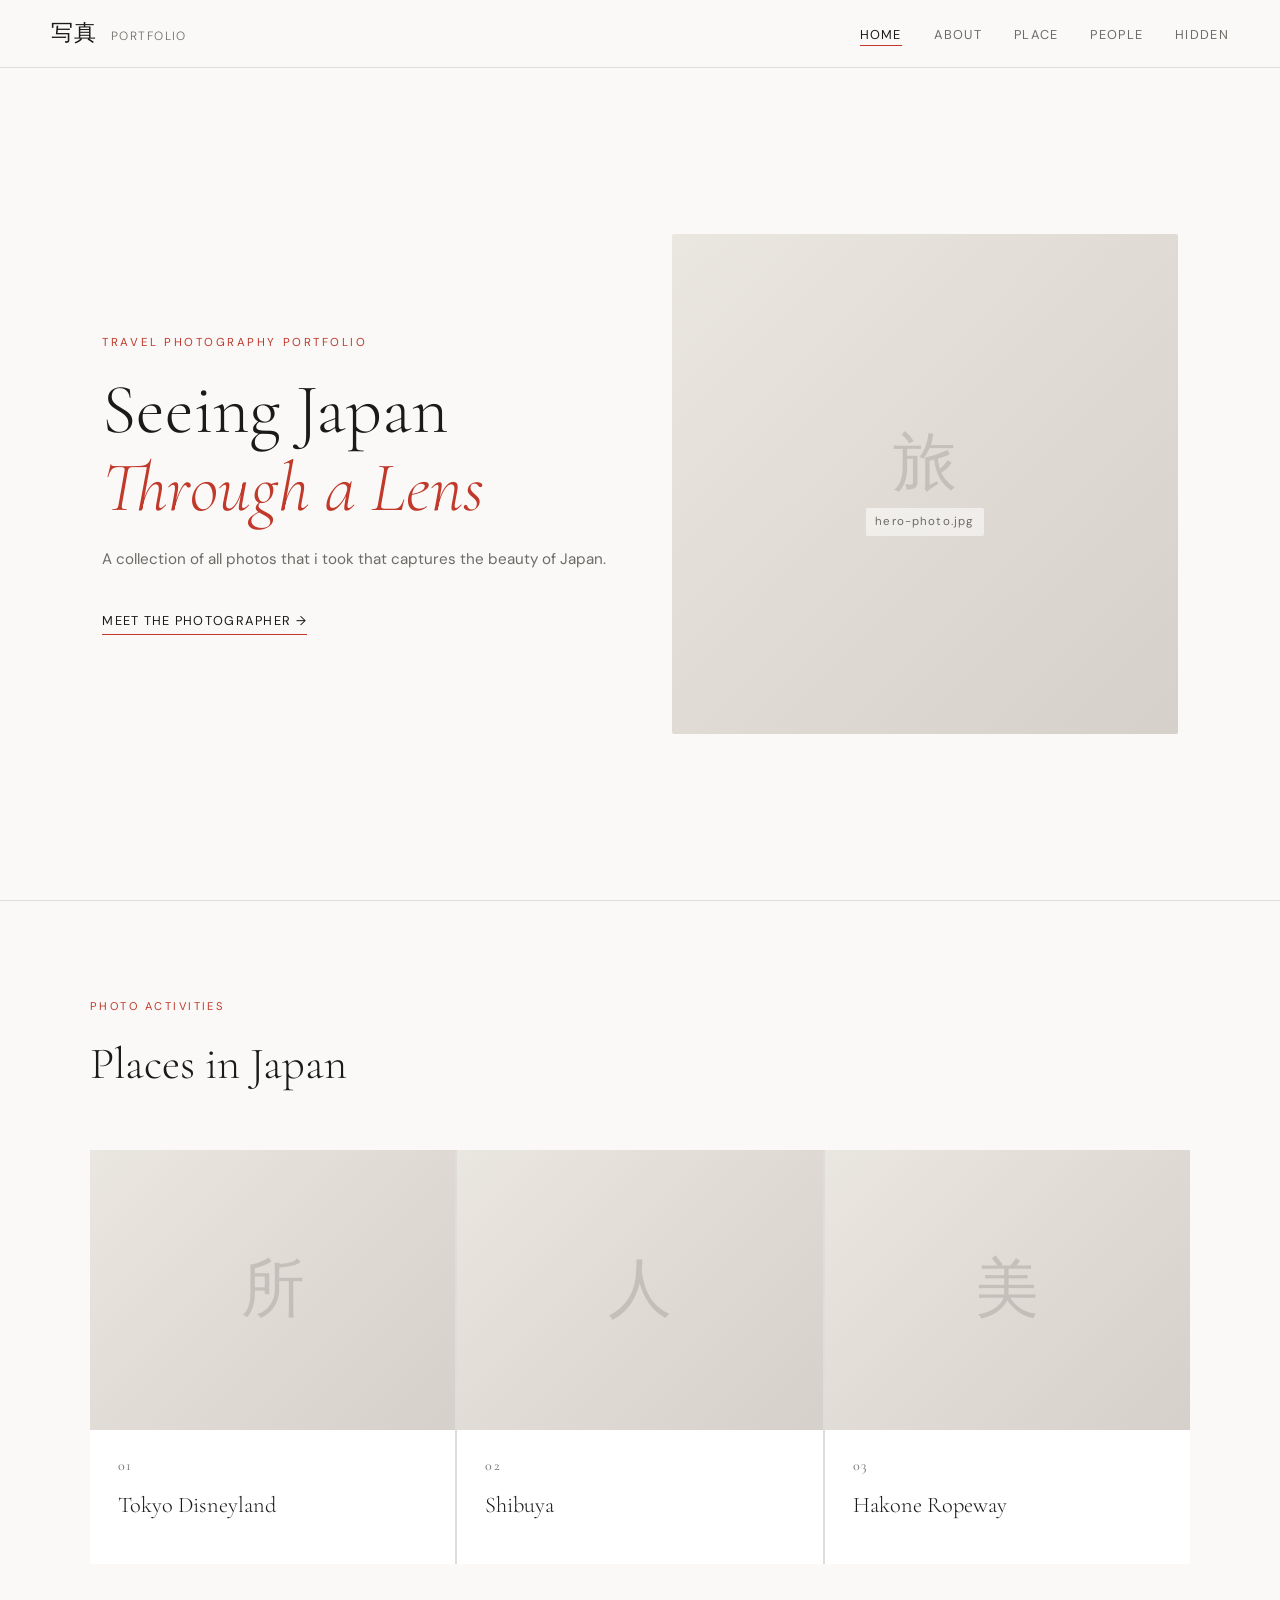
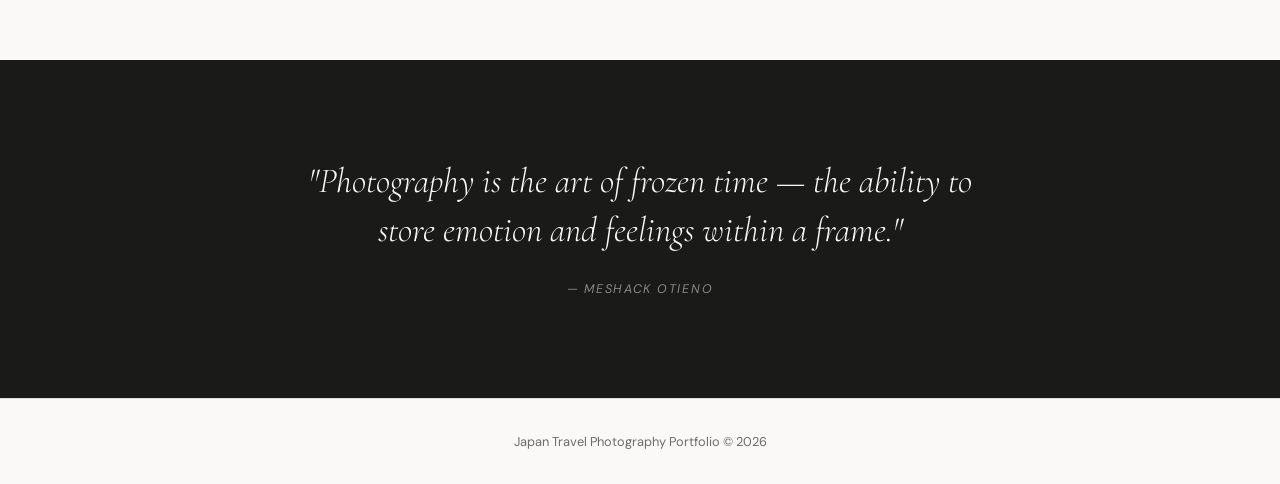
==== commit 9ad3841c: "Update portfolio content to focus on Japan" ====
--- a/index.html
+++ b/index.html
@@ -25,8 +25,8 @@
   <section class="hero">
     <div class="hero-text fade-in">
       <p class="hero-eyebrow">Travel Photography Portfolio</p>
-      <h1>Seeing the World<br /><em>Through a Lens</em></h1>
-      <p class="hero-sub">A curated collection of original travel photography — places, people, and the quiet beauty found in everyday moments.</p>
+      <h1>Seeing Japan<br /><em>Through a Lens</em></h1>
+      <p class="hero-sub">A collection of all photos that i took that captures the beauty of Japan.</p>
       <a href="about.html" class="btn">Meet the Photographer →</a>
     </div>
     <div class="hero-img-block fade-in">
@@ -40,7 +40,7 @@
   <section class="activities">
     <div class="activities-header fade-in">
       <p class="section-tag">Photo Activities</p>
-      <h2>Three Ways of Seeing</h2>
+      <h2>Places in Japan</h2>
     </div>
     <div class="activities-grid">
 
@@ -55,8 +55,7 @@
         </div>
         <div class="activity-info">
           <p class="activity-num">01</p>
-          <h3>A Place with a Story</h3>
-          <p>Every location holds memory. These are the places that spoke.</p>
+          <h3>Tokyo Disneyland</h3>
         </div>
       </a>
 
@@ -71,8 +70,7 @@
         </div>
         <div class="activity-info">
           <p class="activity-num">02</p>
-          <h3>People & Culture Snapshot</h3>
-          <p>Faces, rituals, and the living fabric of places far from home.</p>
+          <h3>Shibuya</h3>
         </div>
       </a>
 
@@ -87,8 +85,7 @@
         </div>
         <div class="activity-info">
           <p class="activity-num">03</p>
-          <h3>Hidden Beauty in Everyday Places</h3>
-          <p>The overlooked, the mundane — made extraordinary by light and attention.</p>
+          <h3>Hakone Ropeway</h3>
         </div>
       </a>
 
@@ -103,7 +100,7 @@
   </section>
 
   <footer class="footer">
-    <p>Travel Photography Portfolio &copy; 2025</p>
+    <p>Japan Travel Photography Portfolio &copy; 2026</p>
   </footer>
 
   <script src="main.js"></script>
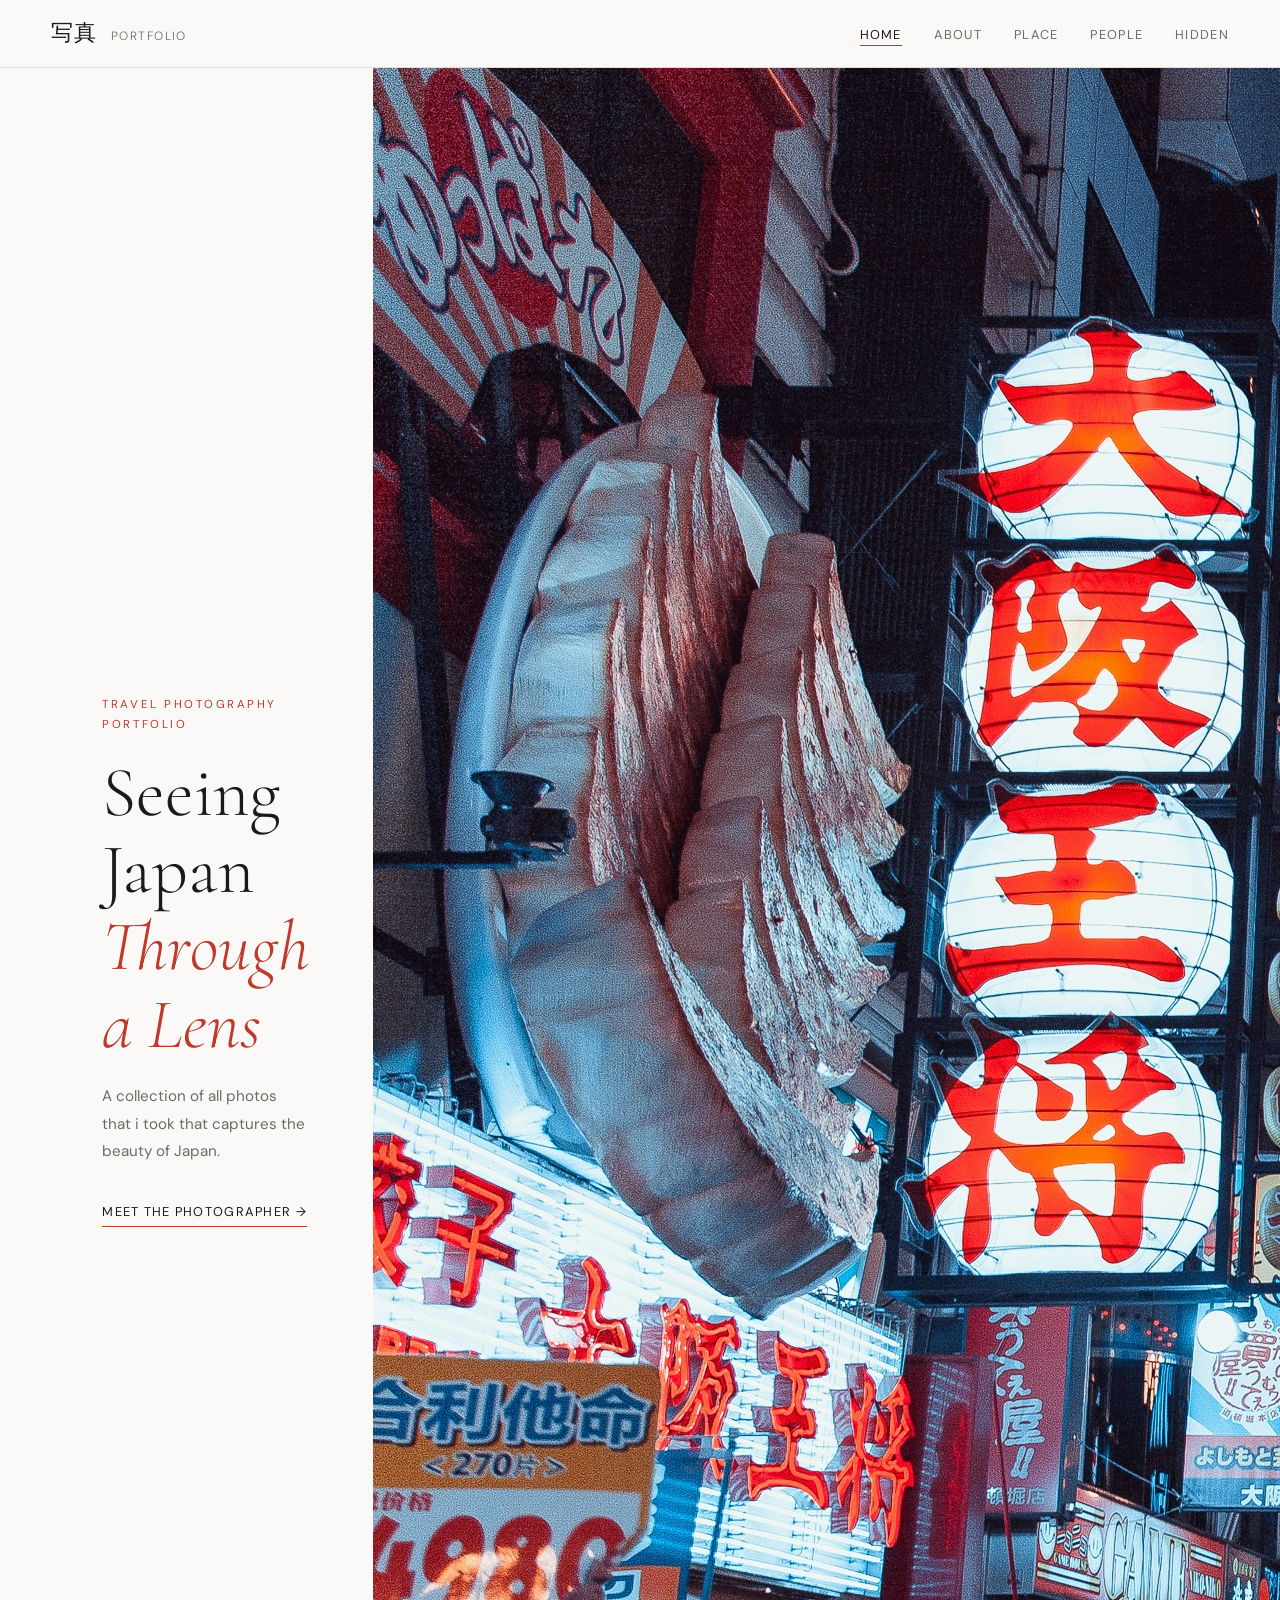
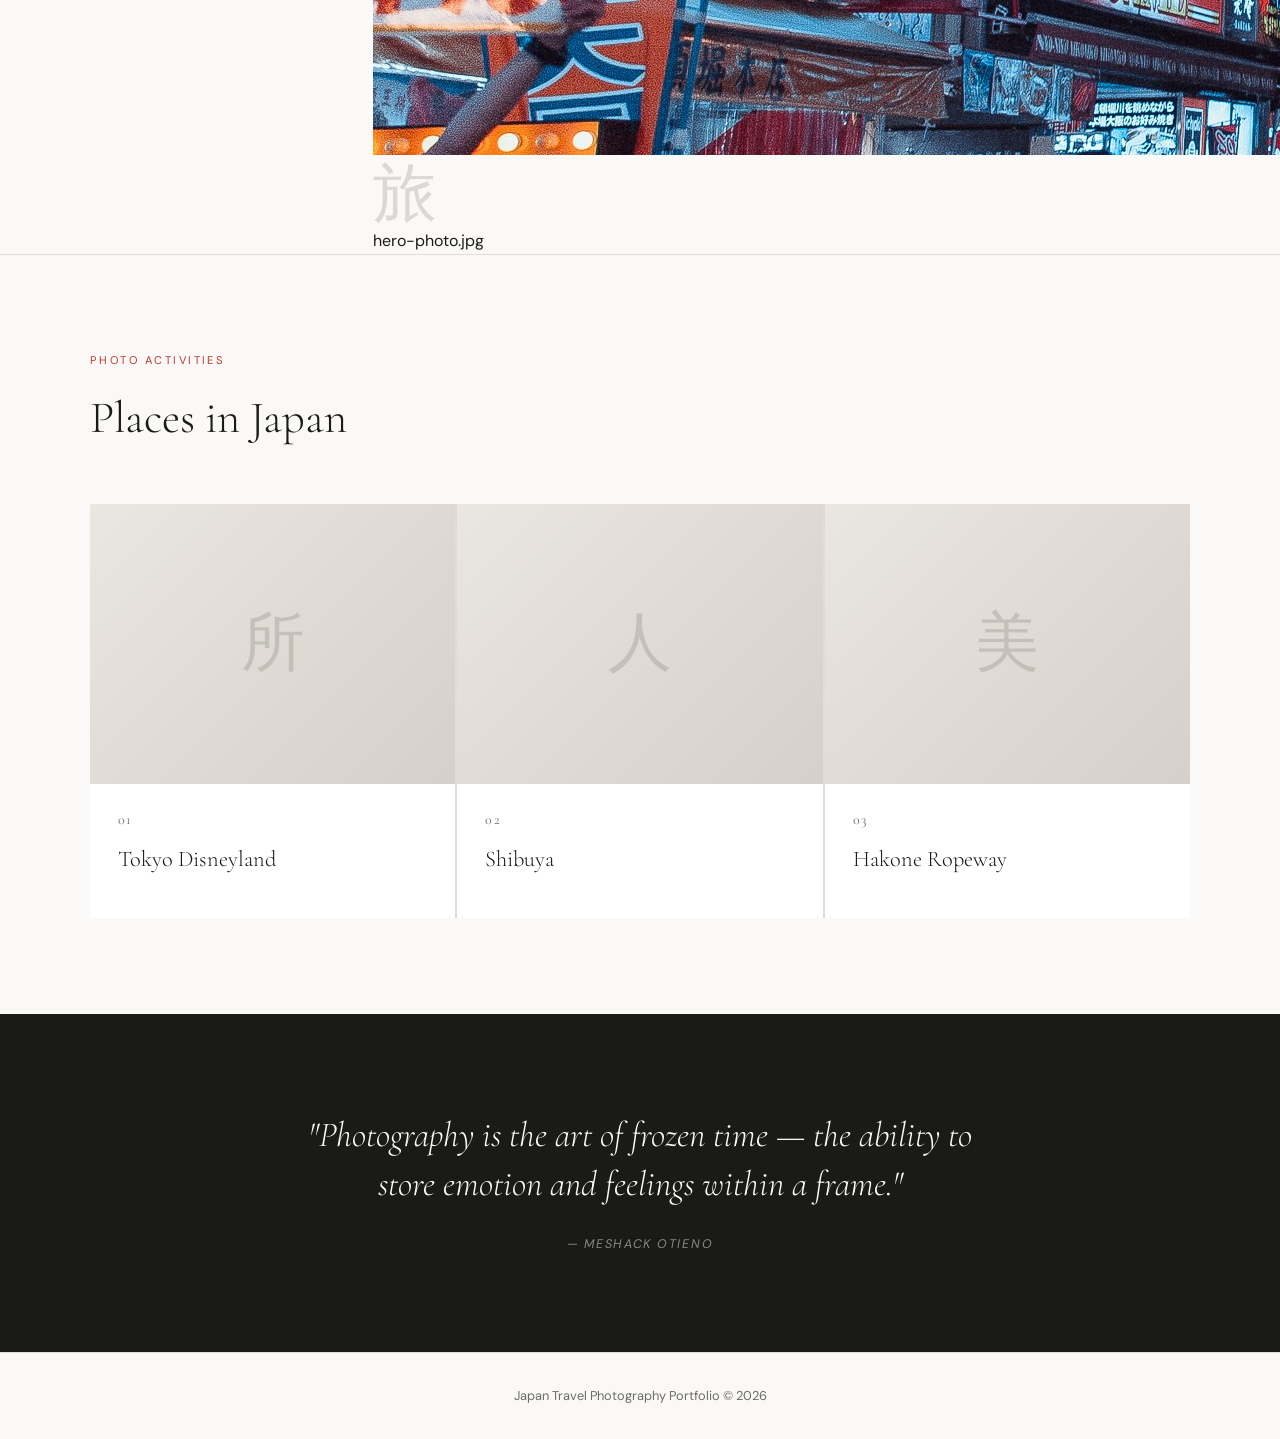
==== commit 5281a36e: "Add hero image to the hero section" ====
--- a/index.html
+++ b/index.html
@@ -30,7 +30,7 @@
       <a href="about.html" class="btn">Meet the Photographer →</a>
     </div>
     <div class="hero-img-block fade-in">
-      <div class="hero-placeholder">
+      <img src="hero-photo.jpg" alt="..." />
         <span class="jp-char">旅</span>
         <p>hero-photo.jpg</p>
       </div>
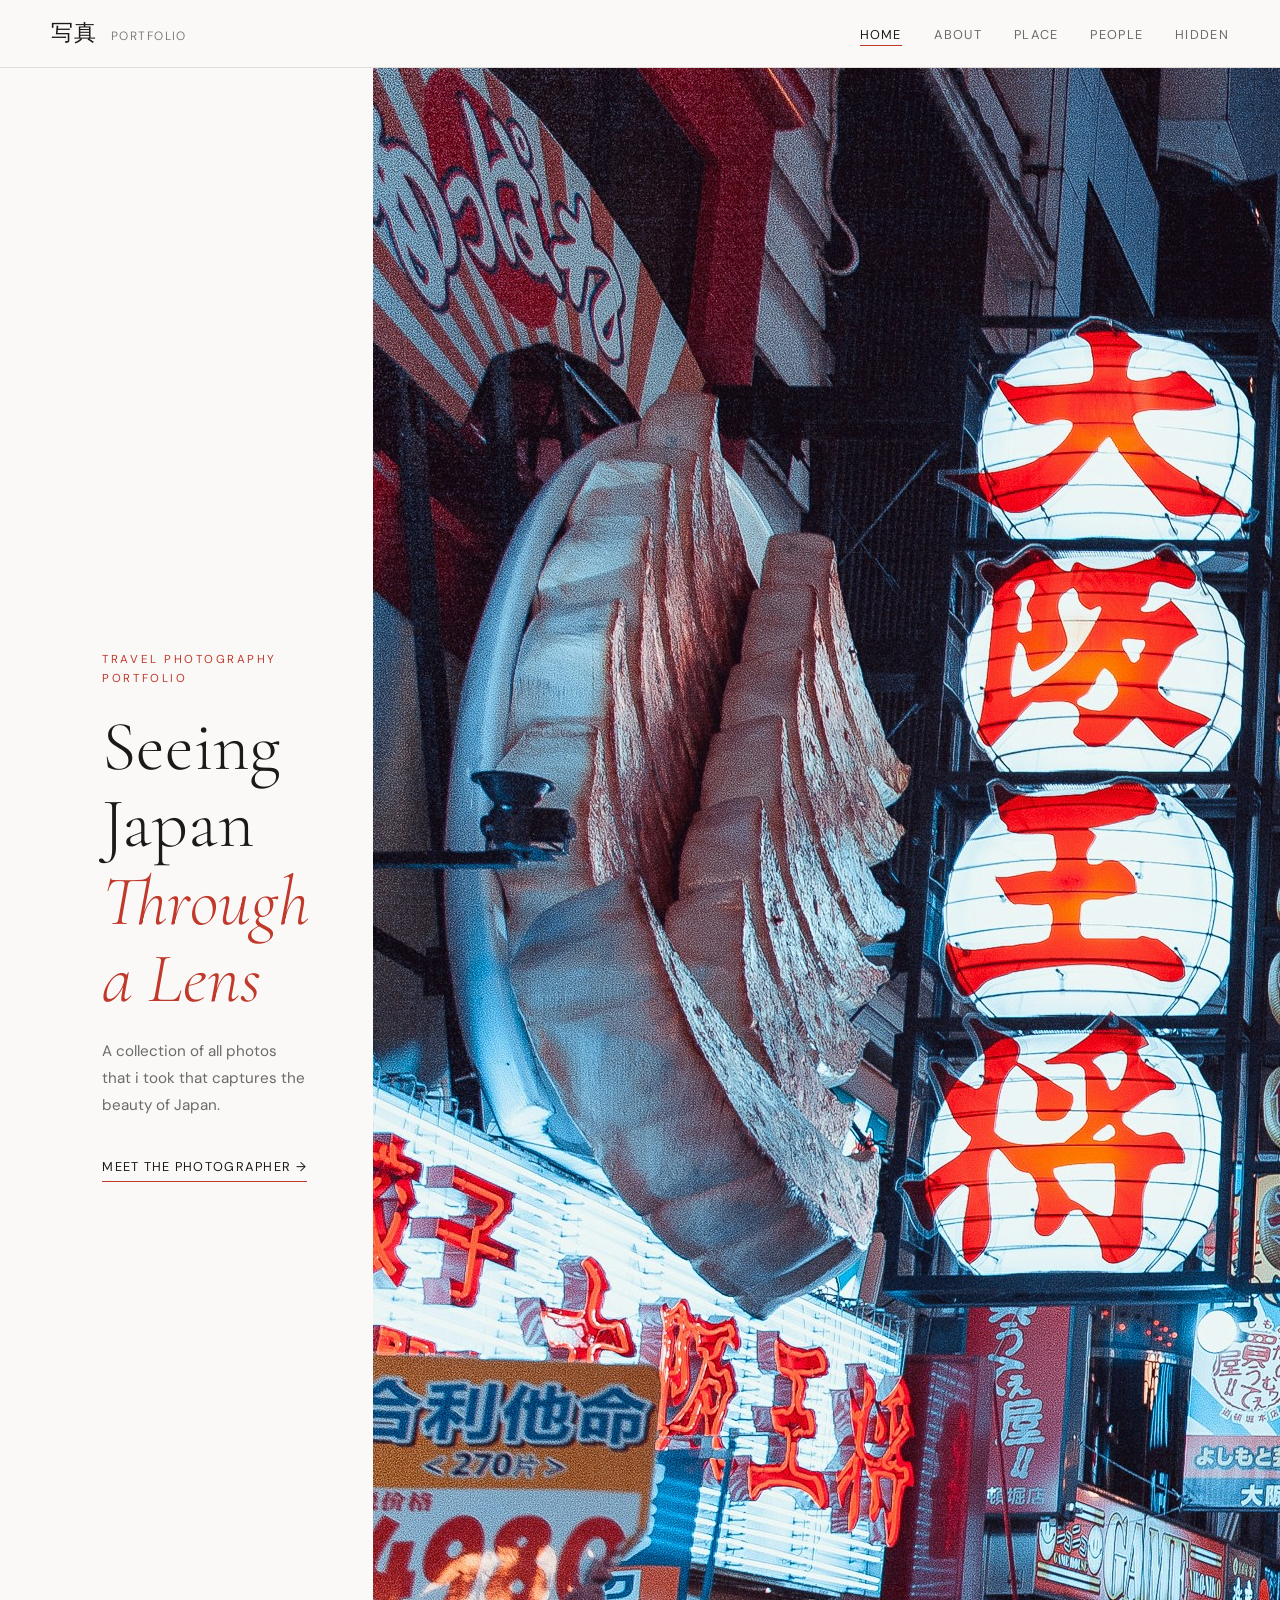
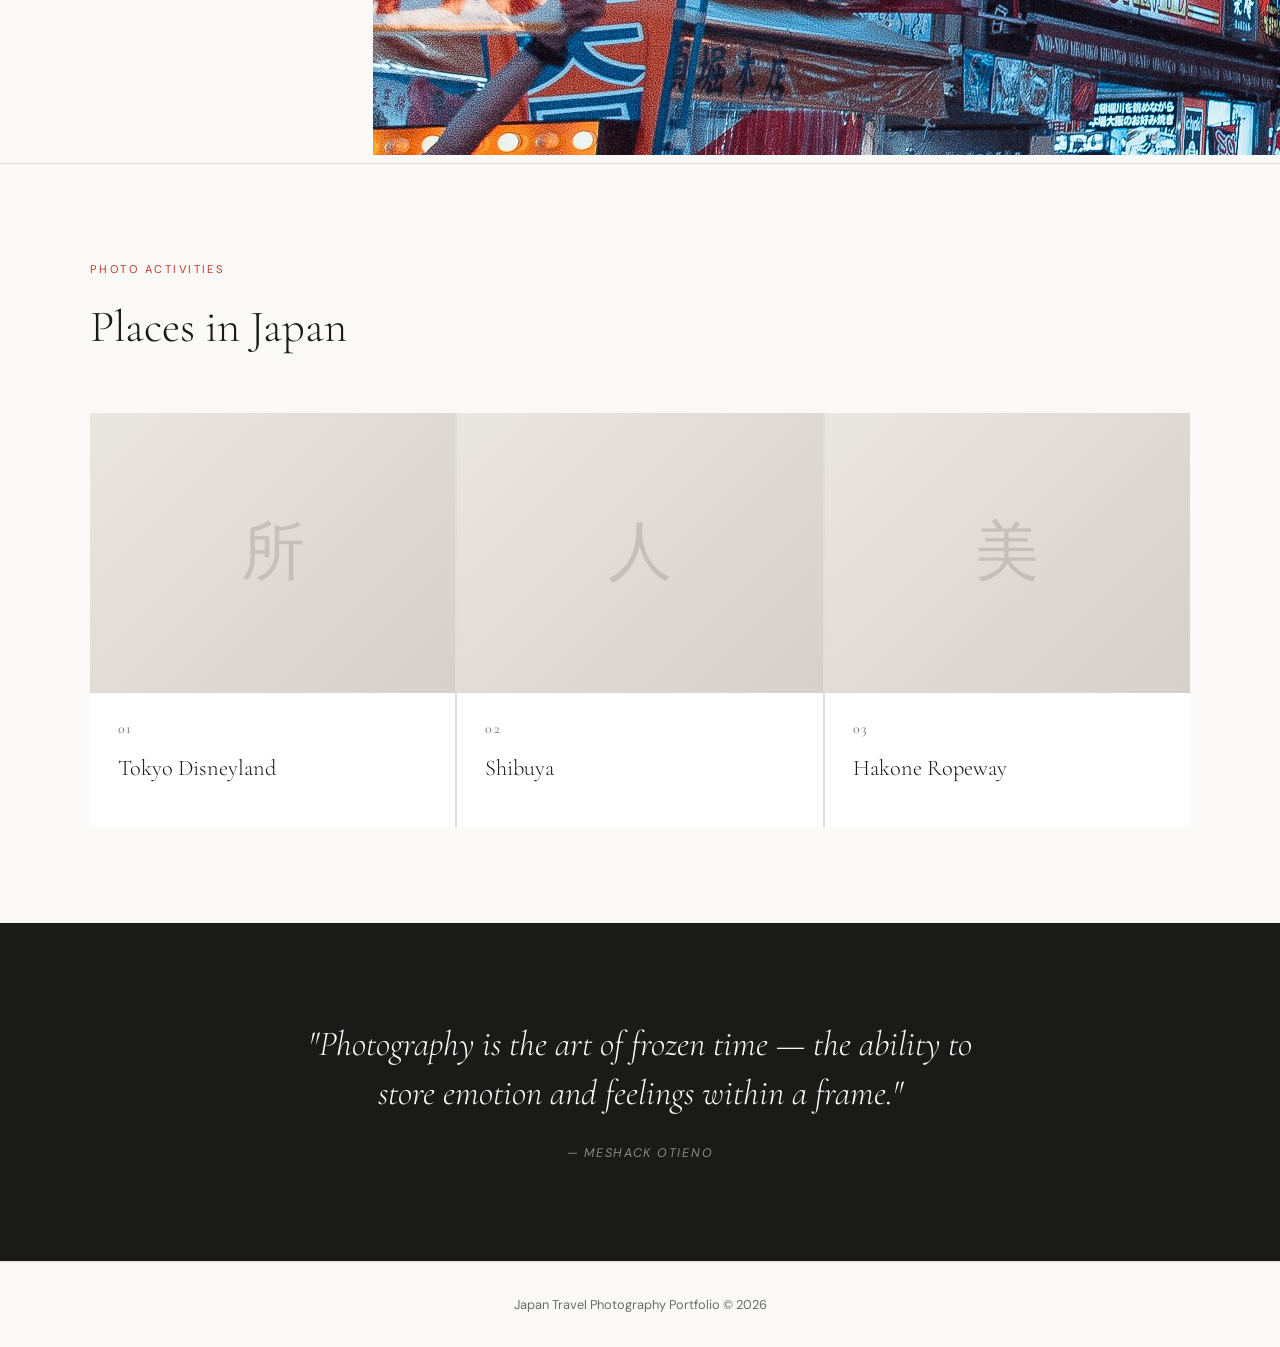
==== commit 50adfe4b: "Remove unnecessary elements from hero image section Removed Japanese character and paragraph from he" ====
--- a/index.html
+++ b/index.html
@@ -31,8 +31,6 @@
     </div>
     <div class="hero-img-block fade-in">
       <img src="hero-photo.jpg" alt="..." />
-        <span class="jp-char">旅</span>
-        <p>hero-photo.jpg</p>
       </div>
     </div>
   </section>
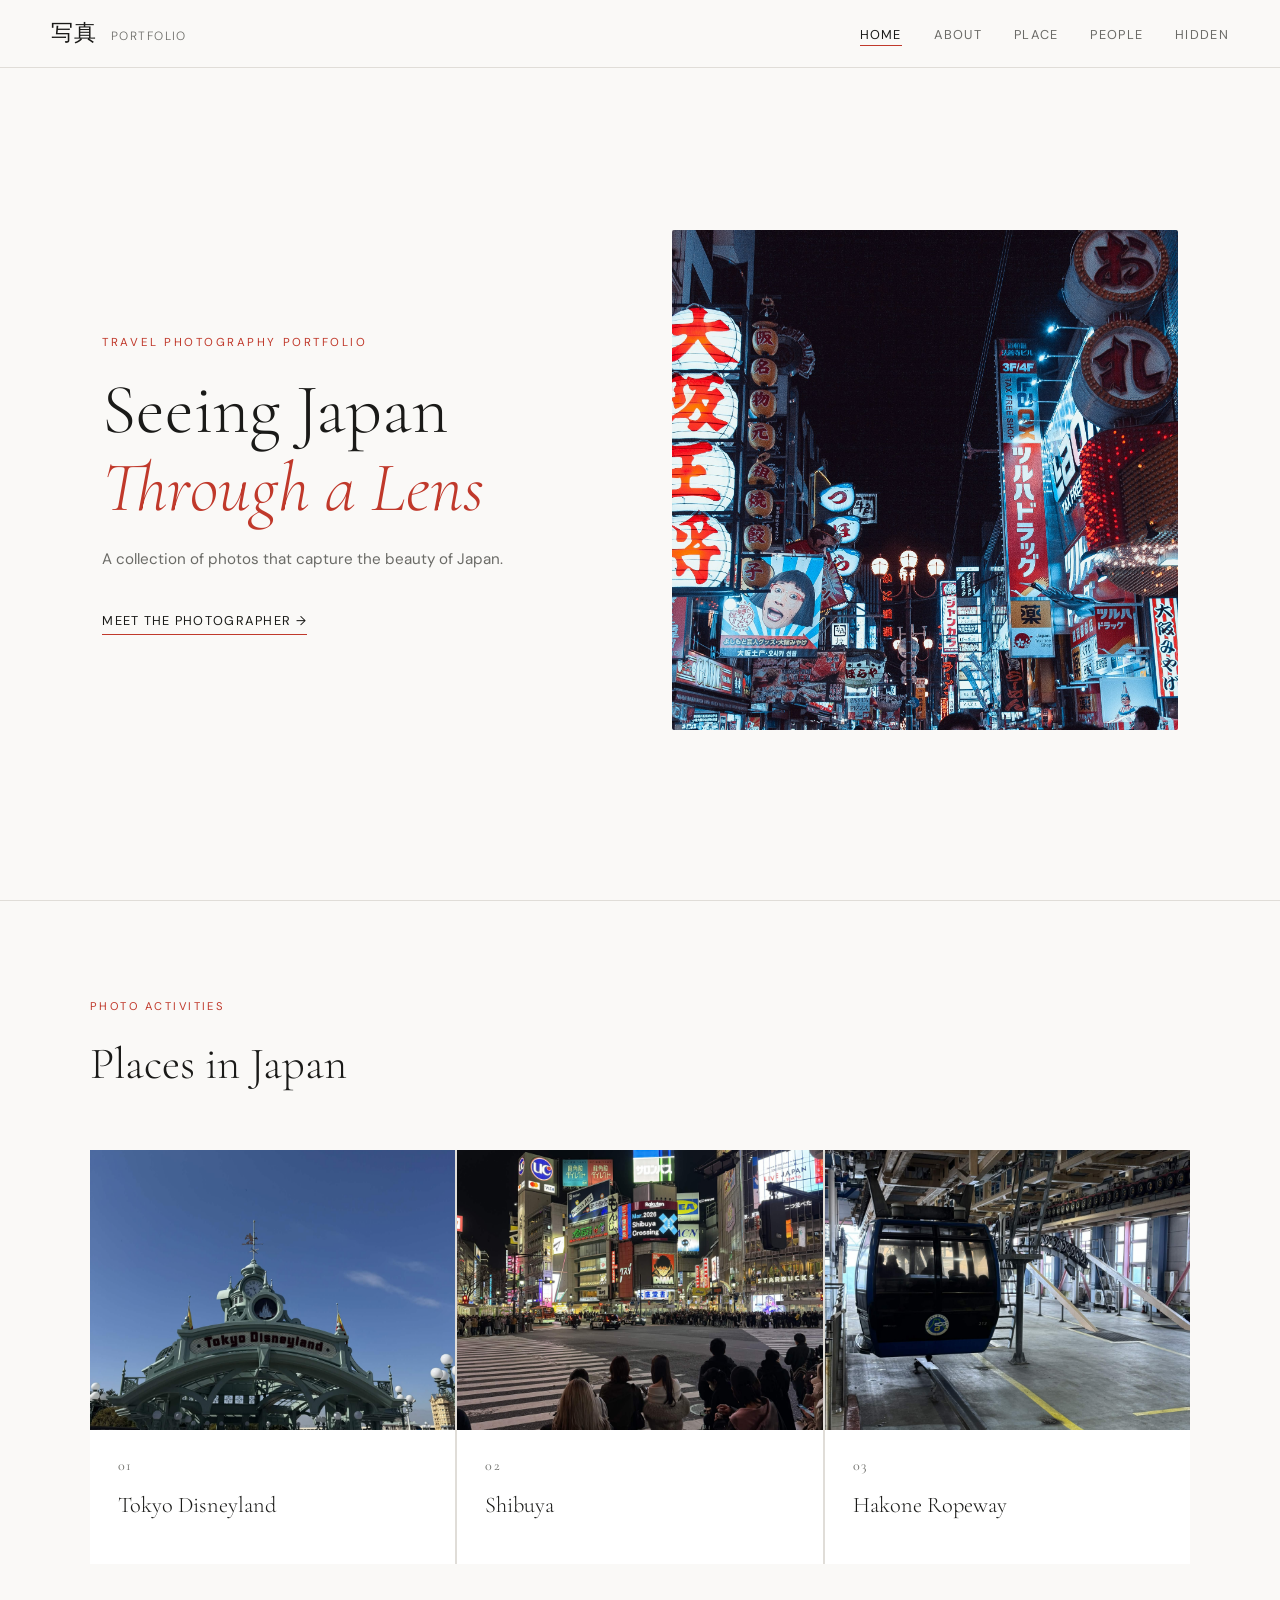
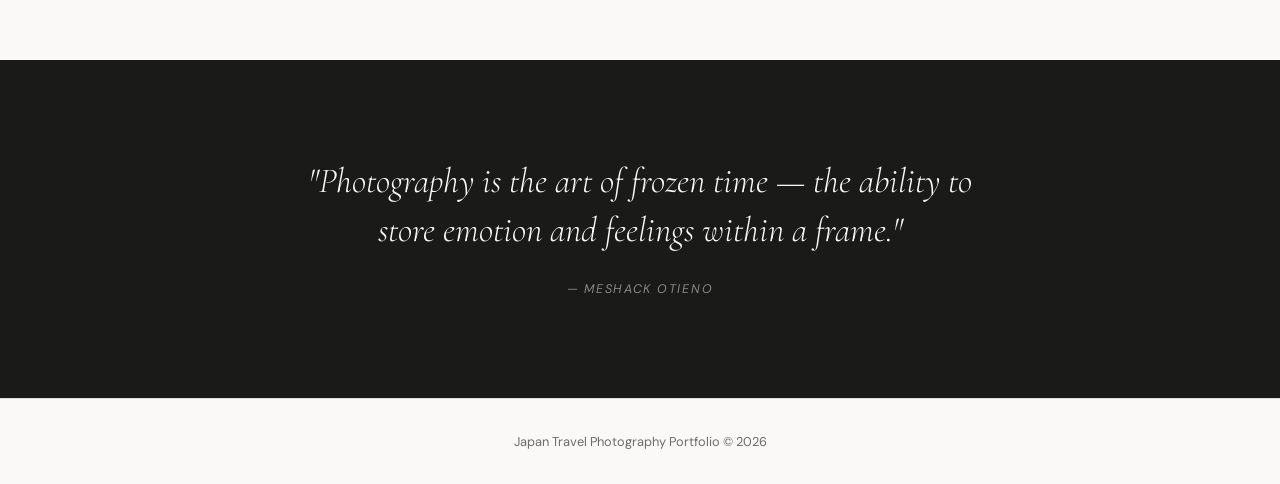
==== commit 79bf864f: "Add files via upload" ====
--- a/index.html
+++ b/index.html
@@ -26,12 +26,11 @@
     <div class="hero-text fade-in">
       <p class="hero-eyebrow">Travel Photography Portfolio</p>
       <h1>Seeing Japan<br /><em>Through a Lens</em></h1>
-      <p class="hero-sub">A collection of all photos that i took that captures the beauty of Japan.</p>
+      <p class="hero-sub">A collection of photos that capture the beauty of Japan.</p>
       <a href="about.html" class="btn">Meet the Photographer →</a>
     </div>
     <div class="hero-img-block fade-in">
-      <img src="hero-photo.jpg" alt="..." />
-      </div>
+      <img src="hero-photo.jpg" alt="Dotonbori, Osaka at night" style="width:100%; height:500px; object-fit:cover; border-radius:2px;" />
     </div>
   </section>
 
@@ -44,12 +43,8 @@
 
       <a href="activity1.html" class="activity-card fade-in">
         <div class="activity-img">
-          <div class="activity-placeholder">
-            <span class="jp-char">所</span>
-          </div>
-          <div class="activity-overlay">
-            <span>View →</span>
-          </div>
+          <img src="IMG_5202.jpg" alt="Tokyo Disneyland" />
+          <div class="activity-overlay"><span>View →</span></div>
         </div>
         <div class="activity-info">
           <p class="activity-num">01</p>
@@ -59,12 +54,8 @@
 
       <a href="activity2.html" class="activity-card fade-in">
         <div class="activity-img">
-          <div class="activity-placeholder">
-            <span class="jp-char">人</span>
-          </div>
-          <div class="activity-overlay">
-            <span>View →</span>
-          </div>
+          <img src="IMG_4695.jpg" alt="Shibuya Crossing" />
+          <div class="activity-overlay"><span>View →</span></div>
         </div>
         <div class="activity-info">
           <p class="activity-num">02</p>
@@ -74,12 +65,8 @@
 
       <a href="activity3.html" class="activity-card fade-in">
         <div class="activity-img">
-          <div class="activity-placeholder">
-            <span class="jp-char">美</span>
-          </div>
-          <div class="activity-overlay">
-            <span>View →</span>
-          </div>
+          <img src="IMG_5854.jpg" alt="Hakone Ropeway" />
+          <div class="activity-overlay"><span>View →</span></div>
         </div>
         <div class="activity-info">
           <p class="activity-num">03</p>
